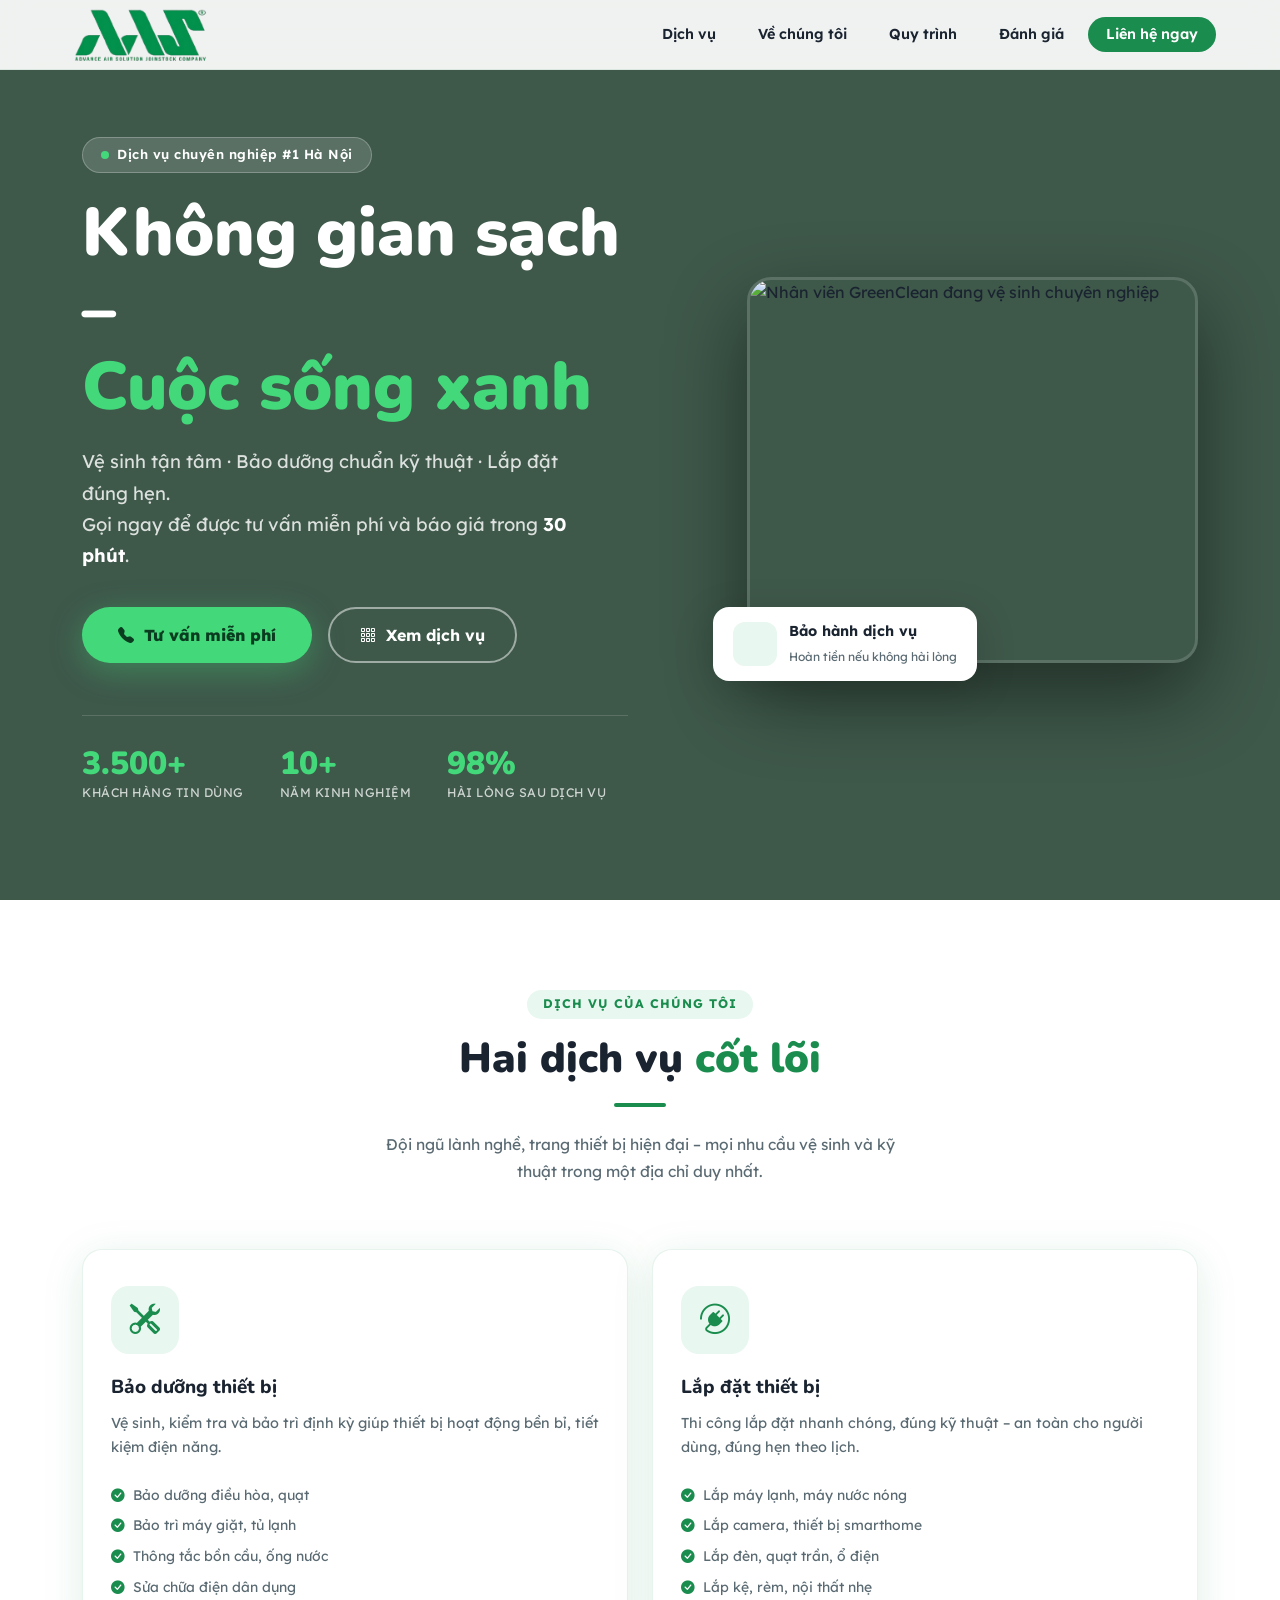
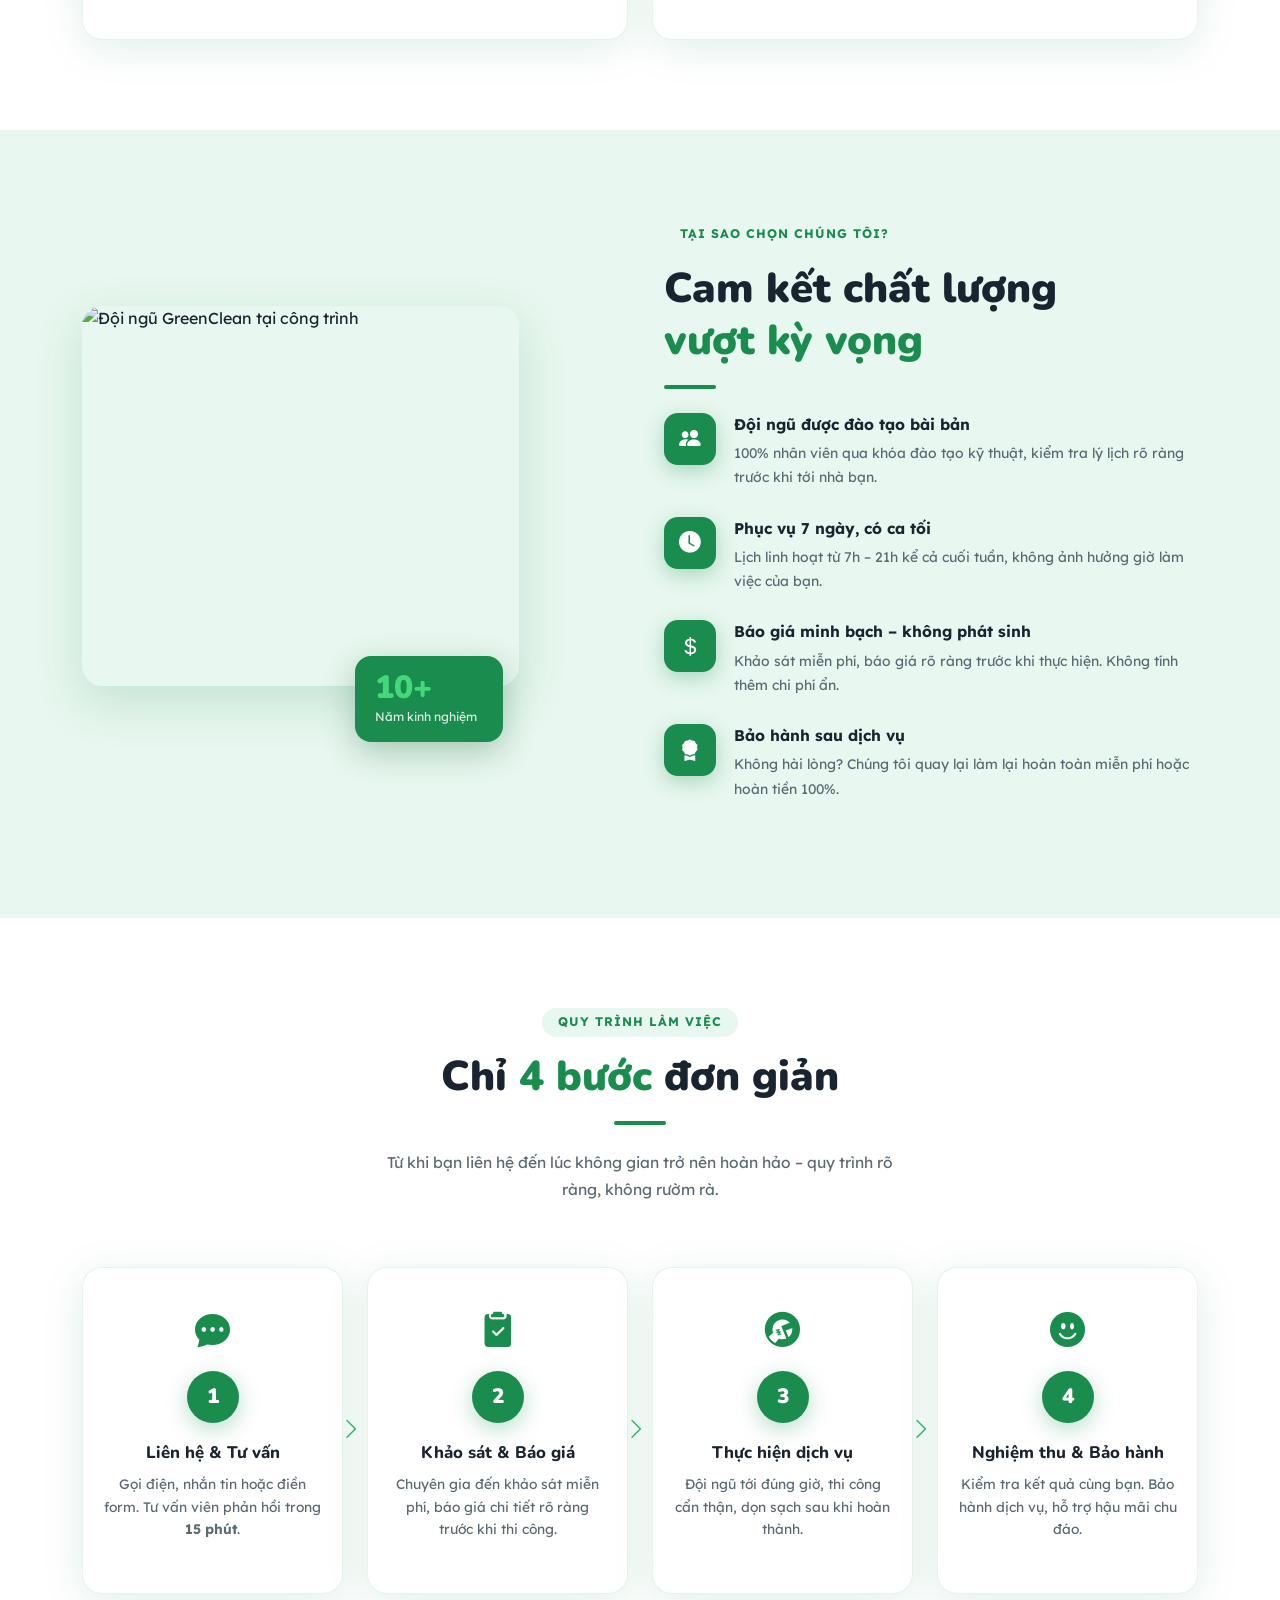
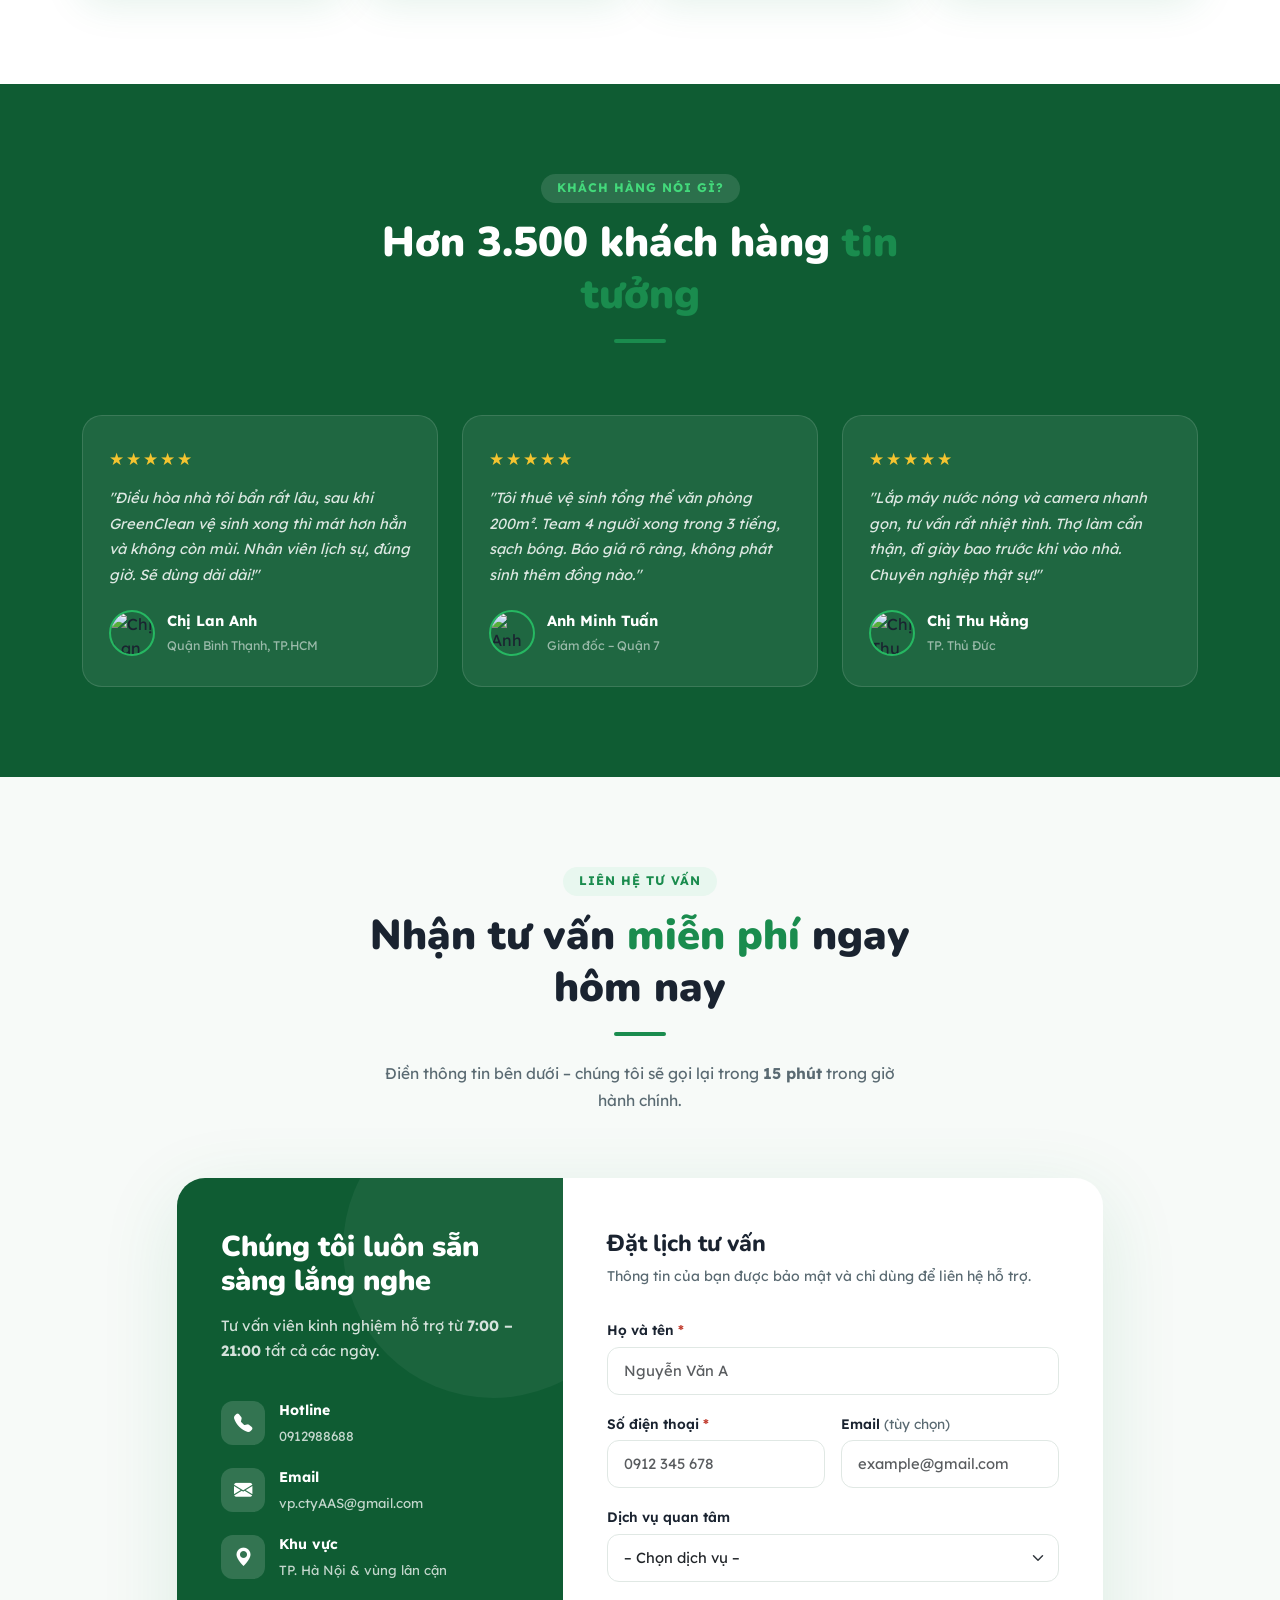
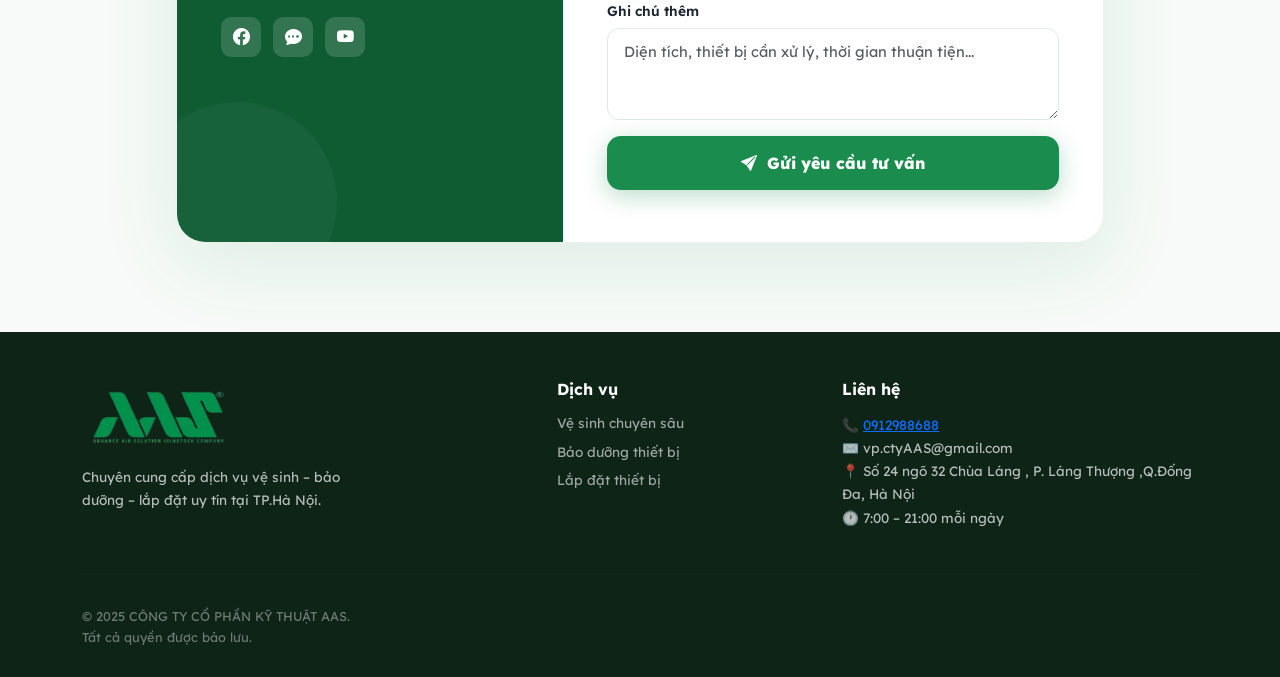
==== index.html @ e89a77ae "Merge pull request #1 from whoami-127/whoami-127-patch-1 Update main.js" ====
<!DOCTYPE html>
<html lang="vi">
<head>
  <meta charset="UTF-8" />
  <meta name="viewport" content="width=device-width, initial-scale=1.0" />

  <!-- ===== SEO META ===== -->
  <title>CÔNG TY CỔ PHẦN KỸ THUẬT AAS – Vệ Sinh, Bảo Dưỡng & Lắp Đặt Chuyên Nghiệp</title>
  <meta name="description" content="CÔNG TY CỔ PHẦN KỸ THUẬT AAS cung cấp dịch vụ vệ sinh nhà cửa, bảo dưỡng thiết bị và lắp đặt chuyên nghiệp tại TP.HCM. Đội ngũ lành nghề, giá cả minh bạch, phục vụ 7 ngày." />
  <meta name="keywords" content="vệ sinh nhà cửa, bảo dưỡng điều hòa, lắp đặt thiết bị, dịch vụ vệ sinh TPHCM, CÔNG TY CỔ PHẦN KỸ THUẬT AAS" />
  <meta name="robots" content="index, follow" />
  <meta name="author" content="CÔNG TY CỔ PHẦN KỸ THUẬT AAS" />
  <link rel="canonical" href="https://aas-vn.netlify.app/" />
  <link rel="icon" type="image/x-icon" href="/images/logo.png">

  <!-- ===== OPEN GRAPH ===== -->
  <meta property="og:type"        content="website" />
  <meta property="og:url"         content="https://aas-vn.netlify.app/" />
  <meta property="og:title"       content="CÔNG TY CỔ PHẦN KỸ THUẬT AAS – Vệ Sinh, Bảo Dưỡng & Lắp Đặt" />
  <meta property="og:description" content="Tư vấn miễn phí, báo giá nhanh trong 30 phút. Đội ngũ 10+ năm kinh nghiệm." />
  <meta property="og:image"       content="" />

  <!-- ===== TWITTER CARD ===== -->
  <meta name="twitter:card"        content="summary_large_image" />
  <meta name="twitter:title"       content="CÔNG TY CỔ PHẦN KỸ THUẬT AAS – Vệ Sinh, Bảo Dưỡng & Lắp Đặt" />
  <meta name="twitter:description" content="Tư vấn miễn phí 24/7. Đội ngũ chuyên nghiệp, kinh nghiệm 10+ năm." />
  <meta name="twitter:image"       content="https://aas-vn.netlify.app/images/logo.png" />

  <!-- ===== STRUCTURED DATA ===== -->
  <script type="application/ld+json">
  {
    "@context": "https://schema.org",
    "@type": "LocalBusiness",
    "name": "CÔNG TY CỔ PHẦN KỸ THUẬT AAS",
    "image": "https://aas-vn.netlify.app/images/logo.png",
    "description": "Dịch vụ vệ sinh, bảo dưỡng và lắp đặt chuyên nghiệp tại Hà Nội",
    "url": "https://aas-vn.netlify.app",
    "telephone": "+84-xxx-xxx-xxxx",
    "address": {
      "@type": "PostalAddress",
      "streetAddress": "số 24 ngõ 32 Chùa Láng , P. Láng Thượng ,Q.Đống Đa, Hà Nội",
      "addressLocality": "TP. Hà Nội",
      "addressCountry": "VN"
    },
    "openingHours": "Mo-Su 07:00-21:00",
    "priceRange": "$$",
    "sameAs": ["https://aas-vn.netlify.app"]
  }
  </script>

  <!-- ===== FONTS ===== -->
  <link rel="preconnect" href="https://fonts.googleapis.com" />
  <link rel="preconnect" href="https://fonts.gstatic.com" crossorigin />
  <link href="https://fonts.googleapis.com/css2?family=Nunito:wght@400;600;700;800;900&family=Lexend:wght@300;400;500;600;700&display=swap" rel="stylesheet" />

  <!-- ===== DEPENDENCIES ===== -->
  <link href="https://cdn.jsdelivr.net/npm/bootstrap@5.3.3/dist/css/bootstrap.min.css" rel="stylesheet" />
  <link href="https://cdnjs.cloudflare.com/ajax/libs/animate.css/4.1.1/animate.min.css" rel="stylesheet" />
  <link href="https://cdn.jsdelivr.net/npm/bootstrap-icons@1.11.3/font/bootstrap-icons.min.css" rel="stylesheet" />

  <!-- ===== YOUR CSS ===== -->
  <link href="/css/style.css" rel="stylesheet" />
</head>
<body>

<!-- ========================= NAVBAR ========================= -->
<nav id="navbar" role="navigation" aria-label="Main navigation">
  <a href="#" class="nav-logo" aria-label="CÔNG TY CỔ PHẦN KỸ THUẬT AAS Home">
    <img src="/images/logo.png" alt="CÔNG TY CỔ PHẦN KỸ THUẬT AAS Logo">
  </a>

  <ul class="nav-links">
    <li><a href="#services">Dịch vụ</a></li>
    <li><a href="#why-us">Về chúng tôi</a></li>
    <li><a href="#process">Quy trình</a></li>
    <li><a href="#testimonials">Đánh giá</a></li>
    <li class="nav-cta"><a href="#contact">Liên hệ ngay</a></li>
  </ul>

  <div class="hamburger" id="hamburger" role="button" tabindex="0" aria-label="Toggle menu" aria-expanded="false">
    <span></span><span></span><span></span>
  </div>
</nav>

<!-- Mobile Drawer -->
<div id="mobile-drawer" role="dialog" aria-label="Mobile menu">
  <a href="#services">Dịch vụ</a>
  <a href="#why-us">Về chúng tôi</a>
  <a href="#process">Quy trình</a>
  <a href="#testimonials">Đánh giá</a>
  <a href="#contact" class="drawer-cta">📞 Liên hệ tư vấn</a>
</div>

<!-- ========================= HERO ========================= -->
<section id="hero" aria-label="Hero section">
  <div class="hero-bg" role="img" aria-label="Background cleaning service"></div>
  <div class="container">
    <div class="row align-items-center">
      <div class="col-lg-6 hero-content">
        <div class="hero-badge wow fadeInDown" data-wow-delay=".1s">
          <span class="dot"></span> Dịch vụ chuyên nghiệp #1 Hà Nội
        </div>
        <h1 class="hero-title wow fadeInUp" data-wow-delay=".2s">
          Không gian sạch –<br><span class="hl">Cuộc sống xanh</span>
        </h1>
        <p class="hero-sub wow fadeInUp" data-wow-delay=".35s">
          Vệ sinh tận tâm · Bảo dưỡng chuẩn kỹ thuật · Lắp đặt đúng hẹn.<br>
          Gọi ngay để được tư vấn miễn phí và báo giá trong <strong style="color:#fff">30 phút</strong>.
        </p>
        <div class="d-flex flex-wrap gap-3 wow fadeInUp" data-wow-delay=".48s">
          <a href="#contact" class="btn-hero"><i class="bi bi-telephone-fill"></i> Tư vấn miễn phí</a>
          <a href="#services" class="btn-hero-outline"><i class="bi bi-grid-3x3-gap"></i> Xem dịch vụ</a>
        </div>
        <div class="hero-stats wow fadeInUp" data-wow-delay=".6s">
          <div class="stat-item"><div class="stat-num">3.500+</div><div class="stat-label">Khách hàng tin dùng</div></div>
          <div class="stat-item"><div class="stat-num">10+</div><div class="stat-label">Năm kinh nghiệm</div></div>
          <div class="stat-item"><div class="stat-num">98%</div><div class="stat-label">Hài lòng sau dịch vụ</div></div>
        </div>
      </div>
      <div class="col-lg-5 offset-lg-1 hero-img-wrap wow fadeInRight" data-wow-delay=".3s" aria-hidden="true">
        <div class="hero-img-card">
          <img src="https://images.unsplash.com/photo-1628177142898-93e36e4e3a50?w=800&q=80" alt="Nhân viên GreenClean đang vệ sinh chuyên nghiệp" loading="lazy" />
        </div>
        <div class="hero-float-badge">
          <div class="icon-wrap"><i class="bi bi-shield-check-fill"></i></div>
          <div><strong>Bảo hành dịch vụ</strong><span>Hoàn tiền nếu không hài lòng</span></div>
        </div>
      </div>
    </div>
  </div>
</section>

<!-- ========================= SERVICES ========================= -->
<section id="services" aria-labelledby="services-heading">
  <div class="container">
    <div class="row justify-content-center text-center mb-5">
      <div class="col-lg-6 wow fadeInUp">
        <span class="section-tag">Dịch vụ của chúng tôi</span>
        <h2 class="section-title" id="services-heading">Hai dịch vụ <span class="hl">cốt lõi</span></h2>
        <div class="divider mx-auto"></div>
        <p class="section-sub mx-auto">Đội ngũ lành nghề, trang thiết bị hiện đại – mọi nhu cầu vệ sinh và kỹ thuật trong một địa chỉ duy nhất.</p>
      </div>
    </div>
    <div class="row g-4">
      <div class="col-lg-6 col-12 wow fadeInUp" data-wow-delay=".25s">
        <article class="service-card h-100">
          <div class="svc-icon"><i class="bi bi-tools"></i></div>
          <h3 class="svc-title">Bảo dưỡng thiết bị</h3>
          <p class="svc-desc">Vệ sinh, kiểm tra và bảo trì định kỳ giúp thiết bị hoạt động bền bỉ, tiết kiệm điện năng.</p>
          <ul class="svc-list">
            <li><i class="bi bi-check-circle-fill"></i> Bảo dưỡng điều hòa, quạt</li>
            <li><i class="bi bi-check-circle-fill"></i> Bảo trì máy giặt, tủ lạnh</li>
            <li><i class="bi bi-check-circle-fill"></i> Thông tắc bồn cầu, ống nước</li>
            <li><i class="bi bi-check-circle-fill"></i> Sửa chữa điện dân dụng</li>
          </ul>
        </article>
      </div>
      <div class="col-lg-6 col-12wow fadeInUp" data-wow-delay=".4s">
        <article class="service-card h-100">
          <div class="svc-icon"><i class="bi bi-plugin"></i></div>
          <h3 class="svc-title">Lắp đặt thiết bị</h3>
          <p class="svc-desc">Thi công lắp đặt nhanh chóng, đúng kỹ thuật – an toàn cho người dùng, đúng hẹn theo lịch.</p>
          <ul class="svc-list">
            <li><i class="bi bi-check-circle-fill"></i> Lắp máy lạnh, máy nước nóng</li>
            <li><i class="bi bi-check-circle-fill"></i> Lắp camera, thiết bị smarthome</li>
            <li><i class="bi bi-check-circle-fill"></i> Lắp đèn, quạt trần, ổ điện</li>
            <li><i class="bi bi-check-circle-fill"></i> Lắp kệ, rèm, nội thất nhẹ</li>
          </ul>
        </article>
      </div>
    </div>
  </div>
</section>

<!-- ========================= WHY US ========================= -->
<section id="why-us" aria-labelledby="why-heading">
  <div class="container">
    <div class="row align-items-center g-5">
      <div class="col-lg-5 wow fadeInLeft">
        <div class="why-img-col position-relative">
          <div class="why-img-main">
            <img src="https://images.unsplash.com/photo-1600880292203-757bb62b4baf?w=800&q=80" alt="Đội ngũ GreenClean tại công trình" loading="lazy" />
          </div>
          <div class="why-float-card">
            <div><div class="num">10+</div><div class="lbl">Năm kinh nghiệm</div></div>
          </div>
        </div>
      </div>
      <div class="col-lg-6 offset-lg-1 wow fadeInRight">
        <span class="section-tag">Tại sao chọn chúng tôi?</span>
        <h2 class="section-title" id="why-heading">Cam kết chất lượng<br><span class="hl">vượt kỳ vọng</span></h2>
        <div class="divider"></div>
        <div class="feature-item">
          <div class="feat-icon"><i class="bi bi-people-fill"></i></div>
          <div class="feat-text">
            <strong>Đội ngũ được đào tạo bài bản</strong>
            <span>100% nhân viên qua khóa đào tạo kỹ thuật, kiểm tra lý lịch rõ ràng trước khi tới nhà bạn.</span>
          </div>
        </div>
        <div class="feature-item">
          <div class="feat-icon"><i class="bi bi-clock-fill"></i></div>
          <div class="feat-text">
            <strong>Phục vụ 7 ngày, có ca tối</strong>
            <span>Lịch linh hoạt từ 7h – 21h kể cả cuối tuần, không ảnh hưởng giờ làm việc của bạn.</span>
          </div>
        </div>
        <div class="feature-item">
          <div class="feat-icon"><i class="bi bi-currency-dollar"></i></div>
          <div class="feat-text">
            <strong>Báo giá minh bạch – không phát sinh</strong>
            <span>Khảo sát miễn phí, báo giá rõ ràng trước khi thực hiện. Không tính thêm chi phí ẩn.</span>
          </div>
        </div>
        <div class="feature-item">
          <div class="feat-icon"><i class="bi bi-award-fill"></i></div>
          <div class="feat-text">
            <strong>Bảo hành sau dịch vụ</strong>
            <span>Không hài lòng? Chúng tôi quay lại làm lại hoàn toàn miễn phí hoặc hoàn tiền 100%.</span>
          </div>
        </div>
      </div>
    </div>
  </div>
</section>

<!-- ========================= PROCESS ========================= -->
<section id="process" aria-labelledby="process-heading">
  <div class="container">
    <div class="row justify-content-center text-center mb-5">
      <div class="col-lg-6 wow fadeInUp">
        <span class="section-tag">Quy trình làm việc</span>
        <h2 class="section-title" id="process-heading">Chỉ <span class="hl">4 bước</span> đơn giản</h2>
        <div class="divider mx-auto"></div>
        <p class="section-sub mx-auto">Từ khi bạn liên hệ đến lúc không gian trở nên hoàn hảo – quy trình rõ ràng, không rườm rà.</p>
      </div>
    </div>
    <div class="row g-4">
      <div class="col-lg-3 col-sm-6 wow fadeInUp" data-wow-delay=".05s">
        <div class="process-step position-relative">
          <div class="step-icon"><i class="bi bi-chat-dots-fill"></i></div>
          <div class="step-num">1</div>
          <h3 class="step-title">Liên hệ &amp; Tư vấn</h3>
          <p class="step-desc">Gọi điện, nhắn tin hoặc điền form. Tư vấn viên phản hồi trong <strong>15 phút</strong>.</p>
          <span class="step-arrow d-none d-lg-block"><i class="bi bi-chevron-right"></i></span>
        </div>
      </div>
      <div class="col-lg-3 col-sm-6 wow fadeInUp" data-wow-delay=".15s">
        <div class="process-step position-relative">
          <div class="step-icon"><i class="bi bi-clipboard2-check-fill"></i></div>
          <div class="step-num">2</div>
          <h3 class="step-title">Khảo sát &amp; Báo giá</h3>
          <p class="step-desc">Chuyên gia đến khảo sát miễn phí, báo giá chi tiết rõ ràng trước khi thi công.</p>
          <span class="step-arrow d-none d-lg-block"><i class="bi bi-chevron-right"></i></span>
        </div>
      </div>
      <div class="col-lg-3 col-sm-6 wow fadeInUp" data-wow-delay=".25s">
        <div class="process-step position-relative">
          <div class="step-icon"><i class="bi bi-wrench-adjustable-circle-fill"></i></div>
          <div class="step-num">3</div>
          <h3 class="step-title">Thực hiện dịch vụ</h3>
          <p class="step-desc">Đội ngũ tới đúng giờ, thi công cẩn thận, dọn sạch sau khi hoàn thành.</p>
          <span class="step-arrow d-none d-lg-block"><i class="bi bi-chevron-right"></i></span>
        </div>
      </div>
      <div class="col-lg-3 col-sm-6 wow fadeInUp" data-wow-delay=".35s">
        <div class="process-step">
          <div class="step-icon"><i class="bi bi-emoji-smile-fill"></i></div>
          <div class="step-num">4</div>
          <h3 class="step-title">Nghiệm thu &amp; Bảo hành</h3>
          <p class="step-desc">Kiểm tra kết quả cùng bạn. Bảo hành dịch vụ, hỗ trợ hậu mãi chu đáo.</p>
        </div>
      </div>
    </div>
  </div>
</section>

<!-- ========================= TESTIMONIALS ========================= -->
<section id="testimonials" aria-labelledby="review-heading">
  <div class="container">
    <div class="row justify-content-center text-center mb-5">
      <div class="col-lg-6 wow fadeInUp">
        <span class="section-tag">Khách hàng nói gì?</span>
        <h2 class="section-title" id="review-heading">Hơn 3.500 khách hàng <span class="hl">tin tưởng</span></h2>
        <div class="divider mx-auto"></div>
      </div>
    </div>
    <div class="row g-4">
      <div class="col-lg-4 col-md-6 wow fadeInUp" data-wow-delay=".05s">
        <article class="review-card">
          <div class="stars">★★★★★</div>
          <p class="review-text">"Điều hòa nhà tôi bẩn rất lâu, sau khi GreenClean vệ sinh xong thì mát hơn hẳn và không còn mùi. Nhân viên lịch sự, đúng giờ. Sẽ dùng dài dài!"</p>
          <div class="reviewer">
            <img src="https://i.pravatar.cc/80?img=47" alt="Chị Lan Anh" loading="lazy" />
            <div><strong>Chị Lan Anh</strong><span>Quận Bình Thạnh, TP.HCM</span></div>
          </div>
        </article>
      </div>
      <div class="col-lg-4 col-md-6 wow fadeInUp" data-wow-delay=".18s">
        <article class="review-card">
          <div class="stars">★★★★★</div>
          <p class="review-text">"Tôi thuê vệ sinh tổng thể văn phòng 200m². Team 4 người xong trong 3 tiếng, sạch bóng. Báo giá rõ ràng, không phát sinh thêm đồng nào."</p>
          <div class="reviewer">
            <img src="https://i.pravatar.cc/80?img=12" alt="Anh Minh Tuấn" loading="lazy" />
            <div><strong>Anh Minh Tuấn</strong><span>Giám đốc – Quận 7</span></div>
          </div>
        </article>
      </div>
      <div class="col-lg-4 col-md-6 wow fadeInUp" data-wow-delay=".3s">
        <article class="review-card">
          <div class="stars">★★★★★</div>
          <p class="review-text">"Lắp máy nước nóng và camera nhanh gọn, tư vấn rất nhiệt tình. Thợ làm cẩn thận, đi giày bao trước khi vào nhà. Chuyên nghiệp thật sự!"</p>
          <div class="reviewer">
            <img src="https://i.pravatar.cc/80?img=32" alt="Chị Thu Hằng" loading="lazy" />
            <div><strong>Chị Thu Hằng</strong><span>TP. Thủ Đức</span></div>
          </div>
        </article>
      </div>
    </div>
  </div>
</section>

<!-- ========================= CONTACT ========================= -->
<section id="contact" aria-labelledby="contact-heading">
  <div class="container">
    <div class="row justify-content-center text-center mb-5">
      <div class="col-lg-6 wow fadeInUp">
        <span class="section-tag">Liên hệ tư vấn</span>
        <h2 class="section-title" id="contact-heading">Nhận tư vấn <span class="hl">miễn phí</span> ngay hôm nay</h2>
        <div class="divider mx-auto"></div>
        <p class="section-sub mx-auto">Điền thông tin bên dưới – chúng tôi sẽ gọi lại trong <strong>15 phút</strong> trong giờ hành chính.</p>
      </div>
    </div>
    <div class="row justify-content-center wow fadeInUp" data-wow-delay=".1s">
      <div class="col-xl-10">
        <div class="contact-wrap">
          <div class="row g-0">
            <div class="col-lg-5">
              <div class="contact-left h-100">
                <div class="contact-left-content">
                  <h3>Chúng tôi luôn sẵn sàng lắng nghe</h3>
                  <p>Tư vấn viên kinh nghiệm hỗ trợ từ <strong>7:00 – 21:00</strong> tất cả các ngày.</p>
                  <div class="contact-info-item">
                    <div class="ci-icon"><i class="bi bi-telephone-fill"></i></div>
                    <div class="ci-text"><strong>Hotline</strong><span>0912988688</span></div>
                  </div>
                  <div class="contact-info-item">
                    <div class="ci-icon"><i class="bi bi-envelope-fill"></i></div>
                    <div class="ci-text"><strong>Email</strong><span>vp.ctyAAS@gmail.com</span></div>
                  </div>
                  <div class="contact-info-item">
                    <div class="ci-icon"><i class="bi bi-geo-alt-fill"></i></div>
                    <div class="ci-text"><strong>Khu vực</strong><span>TP. Hà Nội &amp; vùng lân cận</span></div>
                  </div>
                  <div class="contact-social">
                    <a href="#" class="soc-btn" aria-label="Facebook"><i class="bi bi-facebook"></i></a>
                    <a href="#" class="soc-btn" aria-label="Zalo"><i class="bi bi-chat-dots-fill"></i></a>
                    <a href="#" class="soc-btn" aria-label="YouTube"><i class="bi bi-youtube"></i></a>
                  </div>
                </div>
              </div>
            </div>
            <div class="col-lg-7">
              <div class="contact-right">
                <h4>Đặt lịch tư vấn</h4>
                <p>Thông tin của bạn được bảo mật và chỉ dùng để liên hệ hỗ trợ.</p>
                <form id="contactForm" novalidate autocomplete="off">
                  <!-- HONEYPOT – ẩn khỏi người dùng, bẫy bot -->
                  <div class="hp-field" aria-hidden="true">
                    <input type="text" name="website" tabindex="-1" autocomplete="off" />
                  </div>
                  <div class="row g-3">
                    <div class="col-12">
                      <label for="f-name" class="form-label">Họ và tên <span style="color:#c0392b">*</span></label>
                      <input type="text" id="f-name" name="name" class="form-control" placeholder="Nguyễn Văn A" required minlength="2" maxlength="80" />
                    </div>
                    <div class="col-sm-6">
                      <label for="f-phone" class="form-label">Số điện thoại <span style="color:#c0392b">*</span></label>
                      <input type="tel" id="f-phone" name="phone" class="form-control" placeholder="0912 345 678" required maxlength="15" />
                    </div>
                    <div class="col-sm-6">
                      <label for="f-email" class="form-label">Email <span style="color:var(--text-muted);font-weight:400">(tùy chọn)</span></label>
                      <input type="email" id="f-email" name="email" class="form-control" placeholder="example@gmail.com" maxlength="100" />
                    </div>
                    <div class="col-12">
                      <label for="f-service" class="form-label">Dịch vụ quan tâm</label>
                      <select id="f-service" name="service" class="form-select">
                        <option value="">– Chọn dịch vụ –</option>
                        <option>Vệ sinh (nhà ở / văn phòng)</option>
                        <option>Bảo dưỡng thiết bị</option>
                        <option>Lắp đặt thiết bị</option>
                        <option>Combo nhiều dịch vụ</option>
                        <option>Khác</option>
                      </select>
                    </div>
                    <div class="col-12">
                      <label for="f-note" class="form-label">Ghi chú thêm</label>
                      <textarea id="f-note" name="note" class="form-control" rows="3" placeholder="Diện tích, thiết bị cần xử lý, thời gian thuận tiện..." maxlength="500"></textarea>
                    </div>
                    <div class="col-12">
                      <button type="submit" class="btn-submit" id="submitBtn">
                        <i class="bi bi-send-fill"></i>
                        <span id="submitText">Gửi yêu cầu tư vấn</span>
                      </button>
                    </div>
                  </div>
                </form>
                <div id="form-success" role="alert">
                  <i class="bi bi-check-circle-fill" style="font-size:1.4rem;flex-shrink:0"></i>
                  <div><strong>Gửi thành công!</strong> Tư vấn viên sẽ liên hệ trong vòng <strong>15 phút</strong>. Cảm ơn bạn!</div>
                </div>
                <div id="form-error" role="alert">
                  <i class="bi bi-exclamation-triangle-fill" style="font-size:1.4rem;flex-shrink:0"></i>
                  <div id="form-error-msg">Có lỗi xảy ra. Vui lòng thử lại hoặc gọi hotline trực tiếp.</div>
                </div>
              </div>
            </div>
          </div>
        </div>
      </div>
    </div>
  </div>
</section>

<!-- ========================= FOOTER ========================= -->
<footer aria-label="Footer">
  <div class="container">
    <div class="row g-4">
      <div class="col-md-5">
        <a href="#" class="footer-logo">
          <img src="/images/logo.png" alt="CÔNG TY CỔ PHẦN KỸ THUẬT AAS Logo">
        </a>
        <p>Chuyên cung cấp dịch vụ vệ sinh – bảo dưỡng – lắp đặt uy tín tại TP.Hà Nội.</p>
      </div>
      <div class="col-md-3 col-12">
        <h6 style="color:#fff;font-weight:700;margin-bottom:14px">Dịch vụ</h6>
        <ul style="list-style:none;padding:0;font-size:.85rem">
          <li style="margin-bottom:8px"><a href="#services" style="color:rgba(255,255,255,.6);text-decoration:none">Vệ sinh chuyên sâu</a></li>
          <li style="margin-bottom:8px"><a href="#services" style="color:rgba(255,255,255,.6);text-decoration:none">Bảo dưỡng thiết bị</a></li>
          <li><a href="#services" style="color:rgba(255,255,255,.6);text-decoration:none">Lắp đặt thiết bị</a></li>
        </ul>
      </div>
      <div class="col-md-4 col-12">
        <h6 style="color:#fff;font-weight:700;margin-bottom:14px">Liên hệ</h6>
        <p style="font-size:.85rem;max-width:none">📞 <a href="tel:0912988688">0912988688</a><br>✉️ vp.ctyAAS@gmail.com<br>📍 Số 24 ngõ 32 Chùa Láng , P. Láng Thượng ,Q.Đống Đa, Hà Nội<br>🕐 7:00 – 21:00 mỗi ngày</p>
      </div>
    </div>
    <hr />
    <div class="d-flex flex-wrap justify-content-between align-items-center gap-2">
      <p class="footer-copy mb-0">© 2025 CÔNG TY CỔ PHẦN KỸ THUẬT AAS. <br>Tất cả quyền được bảo lưu.</p>
    </div>
  </div>
</footer>

<button id="scrollTop" aria-label="Cuộn lên đầu trang"><i class="bi bi-arrow-up"></i></button>

<!-- ===== SCRIPTS ===== -->
<script src="https://cdn.jsdelivr.net/npm/bootstrap@5.3.3/dist/js/bootstrap.bundle.min.js"></script>
<script src="https://cdnjs.cloudflare.com/ajax/libs/wow/1.1.2/wow.min.js"></script>
<script src="/js/main.js"></script>

</body>
</html>
---- css/style.css ----
/* =====================================================
   GreenClean Vietnam – Main Stylesheet
   ===================================================== */

:root {
  --green-main:  #1a8c4e;
  --green-dark:  #0f5c33;
  --green-light: #e8f7ef;
  --green-mid:   #26b862;
  --green-glow:  #43d97b;
  --accent:      #f4c430;
  --text-dark:   #1a2330;
  --text-muted:  #5a6a72;
  --white:       #ffffff;
  --card-shadow: 0 8px 40px rgba(26,140,78,.13);
}

*, *::before, *::after { box-sizing: border-box; }
html { scroll-behavior: smooth; }

body {
  font-family: 'Lexend', sans-serif;
  color: var(--text-dark);
  background: #f7faf8;
  overflow-x: hidden;
}

/* ===================== NAVBAR ===================== */
#navbar {
  position: fixed;
  top: 0; left: 0; right: 0;
  z-index: 1000;
  padding: 0 5vw;
  display: flex;
  align-items: center;
  justify-content: space-between;
  height: 70px;
  background: rgba(255,255,255,.92);
  backdrop-filter: blur(14px);
  border-bottom: 1px solid rgba(26,140,78,.1);
  transition: box-shadow .3s;
}
#navbar.scrolled { box-shadow: 0 4px 24px rgba(26,140,78,.12); }

.nav-logo {
  font-family: 'Nunito', sans-serif;
  font-weight: 900;
  font-size: 1.45rem;
  color: var(--green-main);
  text-decoration: none;
  letter-spacing: -0.5px;
  width: 150px;
}

.nav-logo img {
  width: 100%;
  height: 100%;
}

.nav-logo span { color: var(--accent); }

.nav-links {
  display: flex;
  align-items: center;
  gap: 6px;
  list-style: none;
  margin: 0; padding: 0;
}
.nav-links a {
  display: block;
  padding: 7px 18px;
  border-radius: 50px;
  font-size: .9rem;
  font-weight: 600;
  color: var(--text-dark);
  text-decoration: none;
  transition: background .2s, color .2s;
}
.nav-links a:hover { background: var(--green-light); color: var(--green-main); }
.nav-links .nav-cta a { background: var(--green-main); color: #fff; }
.nav-links .nav-cta a:hover { background: var(--green-dark); color: #fff; }

/* Hamburger */
.hamburger {
  display: none;
  flex-direction: column;
  gap: 5px;
  cursor: pointer;
  padding: 6px;
  border-radius: 8px;
  transition: background .2s;
}
.hamburger:hover { background: var(--green-light); }
.hamburger span {
  display: block;
  width: 24px; height: 2.5px;
  background: var(--green-main);
  border-radius: 4px;
  transition: transform .35s, opacity .35s;
}
.hamburger.open span:nth-child(1) { transform: translateY(7.5px) rotate(45deg); }
.hamburger.open span:nth-child(2) { opacity: 0; }
.hamburger.open span:nth-child(3) { transform: translateY(-7.5px) rotate(-45deg); }

/* Mobile Drawer */
#mobile-drawer {
  display: none;
  position: fixed;
  top: 70px; left: 0; right: 0;
  background: #fff;
  border-bottom: 2px solid var(--green-main);
  padding: 16px 5vw 24px;
  z-index: 999;
  box-shadow: 0 12px 40px rgba(0,0,0,.12);
  transform: translateY(-10px);
  opacity: 0;
  transition: transform .3s ease, opacity .3s ease;
}
#mobile-drawer.open { display: block; transform: translateY(0); opacity: 1; }
#mobile-drawer a {
  display: block;
  padding: 13px 0;
  font-weight: 600;
  font-size: 1rem;
  color: var(--text-dark);
  text-decoration: none;
  border-bottom: 1px solid var(--green-light);
}
#mobile-drawer a:last-child { border: none; }
#mobile-drawer a:hover { color: var(--green-main); }
#mobile-drawer .drawer-cta {
  display: inline-block;
  margin-top: 14px;
  background: var(--green-main);
  color: #fff !important;
  padding: 12px 28px;
  border-radius: 50px;
  border: none;
}

@media (max-width: 768px) {
  .nav-links { display: none; }
  .hamburger { display: flex; }
}

/* ===================== HERO ===================== */
#hero {
  position: relative;
  min-height: 100vh;
  display: flex;
  align-items: center;
  overflow: hidden;
  padding: 120px 0 80px;
}
.hero-bg {
  position: absolute;
  inset: 0;
  background: url('https://images.unsplash.com/photo-1581578731548-c64695cc6952?w=1600&q=80') center/cover no-repeat;
  filter: brightness(.35) saturate(1.3);
  z-index: 0;
}
.hero-bg::after {
  content: '';
  position: absolute;
  inset: 0;
  background: rgba(15,92,51,.75);
}
.hero-content { position: relative; z-index: 1; }
.hero-badge {
  display: inline-flex;
  align-items: center;
  gap: 8px;
  background: rgba(255,255,255,.15);
  backdrop-filter: blur(8px);
  border: 1px solid rgba(255,255,255,.25);
  border-radius: 50px;
  padding: 7px 18px;
  font-size: .82rem;
  font-weight: 600;
  color: #fff;
  letter-spacing: .5px;
  margin-bottom: 22px;
}
.hero-badge .dot {
  width: 8px; height: 8px;
  border-radius: 50%;
  background: var(--green-glow);
  animation: pulse-dot 1.6s infinite;
}
@keyframes pulse-dot {
  0%,100% { box-shadow: 0 0 0 0 rgba(67,217,123,.6); }
  50%      { box-shadow: 0 0 0 7px rgba(67,217,123,0); }
}
.hero-title {
  font-family: 'Nunito', sans-serif;
  font-size: clamp(2.4rem, 5.5vw, 4.2rem);
  font-weight: 900;
  color: #fff;
  line-height: 1.15;
  margin-bottom: 20px;
}
.hero-title .hl { color: var(--green-glow); }
.hero-sub {
  font-size: clamp(.95rem, 2vw, 1.15rem);
  color: rgba(255,255,255,.82);
  max-width: 520px;
  margin-bottom: 36px;
  line-height: 1.7;
}
.btn-hero {
  display: inline-flex;
  align-items: center;
  gap: 10px;
  padding: 15px 36px;
  background: var(--green-glow);
  color: #0a3d20;
  font-weight: 800;
  font-size: 1rem;
  border-radius: 50px;
  text-decoration: none;
  border: none;
  cursor: pointer;
  transition: transform .2s, box-shadow .2s;
  box-shadow: 0 8px 32px rgba(67,217,123,.35);
}
.btn-hero:hover { transform: translateY(-3px); box-shadow: 0 14px 40px rgba(67,217,123,.5); color: #0a3d20; }
.btn-hero-outline {
  display: inline-flex;
  align-items: center;
  gap: 10px;
  padding: 14px 30px;
  background: transparent;
  color: #fff;
  font-weight: 700;
  font-size: 1rem;
  border-radius: 50px;
  text-decoration: none;
  border: 2px solid rgba(255,255,255,.5);
  cursor: pointer;
  transition: border-color .2s, background .2s;
}
.btn-hero-outline:hover { border-color: #fff; background: rgba(255,255,255,.08); color: #fff; }

.hero-stats {
  display: flex;
  gap: 36px;
  flex-wrap: wrap;
  margin-top: 52px;
  padding-top: 32px;
  border-top: 1px solid rgba(255,255,255,.15);
}
.stat-item { color: #fff; }
.stat-num {
  font-family: 'Nunito', sans-serif;
  font-size: 2rem;
  font-weight: 900;
  color: var(--green-glow);
  line-height: 1;
}
.stat-label { font-size: .78rem; opacity: .75; margin-top: 4px; text-transform: uppercase; letter-spacing: .5px; }

.hero-img-wrap { position: relative; z-index: 1; }
.hero-img-card {
  border-radius: 24px;
  overflow: hidden;
  box-shadow: 0 32px 80px rgba(0,0,0,.45);
  border: 3px solid rgba(255,255,255,.15);
}
.hero-img-card img { width: 100%; display: block; height: 380px; object-fit: cover; }
.hero-float-badge {
  position: absolute;
  bottom: -18px; left: -22px;
  background: #fff;
  border-radius: 16px;
  padding: 14px 20px;
  box-shadow: 0 10px 40px rgba(0,0,0,.15);
  display: flex;
  align-items: center;
  gap: 12px;
}
.hero-float-badge .icon-wrap {
  width: 44px; height: 44px;
  border-radius: 12px;
  background: var(--green-light);
  display: flex; align-items: center; justify-content: center;
  color: var(--green-main);
  font-size: 1.3rem;
}
.hero-float-badge strong { display: block; font-size: .9rem; color: var(--text-dark); }
.hero-float-badge span  { font-size: .75rem; color: var(--text-muted); }

/* ===================== SECTION COMMONS ===================== */
section { padding: 90px 0; }
.section-tag {
  display: inline-block;
  background: var(--green-light);
  color: var(--green-main);
  font-weight: 700;
  font-size: .78rem;
  letter-spacing: 1px;
  text-transform: uppercase;
  padding: 5px 16px;
  border-radius: 50px;
  margin-bottom: 14px;
}
.section-title {
  font-family: 'Nunito', sans-serif;
  font-size: clamp(1.7rem, 3.5vw, 2.6rem);
  font-weight: 900;
  color: var(--text-dark);
  line-height: 1.25;
  margin-bottom: 14px;
}
.section-title .hl { color: var(--green-main); }
.section-sub {
  color: var(--text-muted);
  font-size: .97rem;
  line-height: 1.75;
  max-width: 560px;
}
.divider {
  width: 52px; height: 4px;
  background: var(--green-main);
  border-radius: 4px;
  margin: 18px 0 24px;
}

/* ===================== SERVICES ===================== */
#services { background: #fff; }
.service-card {
  background: #fff;
  border-radius: 20px;
  padding: 36px 28px;
  border: 1.5px solid rgba(26,140,78,.1);
  box-shadow: var(--card-shadow);
  height: 100%;
  transition: transform .3s, box-shadow .3s, border-color .3s;
  position: relative;
  overflow: hidden;
}
.service-card::before {
  content: '';
  position: absolute;
  top: 0; left: 0; right: 0;
  height: 4px;
  background: var(--green-main);
  transform: scaleX(0);
  transform-origin: left;
  transition: transform .35s;
}
.service-card:hover { transform: translateY(-8px); box-shadow: 0 20px 60px rgba(26,140,78,.18); border-color: var(--green-mid); }
.service-card:hover::before { transform: scaleX(1); }
.svc-icon {
  width: 68px; height: 68px;
  border-radius: 18px;
  display: flex; align-items: center; justify-content: center;
  font-size: 1.9rem;
  margin-bottom: 22px;
  background: var(--green-light);
  color: var(--green-main);
  transition: background .3s, color .3s;
}
.service-card:hover .svc-icon { background: var(--green-main); color: #fff; }
.svc-title { font-family: 'Nunito', sans-serif; font-weight: 800; font-size: 1.18rem; margin-bottom: 12px; color: var(--text-dark); }
.svc-desc  { color: var(--text-muted); font-size: .9rem; line-height: 1.7; margin-bottom: 20px; }
.svc-list  { list-style: none; padding: 0; margin: 0; }
.svc-list li { display: flex; align-items: center; gap: 8px; font-size: .87rem; color: var(--text-muted); padding: 5px 0; }
.svc-list li i { color: var(--green-main); font-size: .85rem; flex-shrink: 0; }

/* ===================== WHY US ===================== */
#why-us { background: var(--green-light); overflow: hidden; }

/* Thêm padding-bottom để chừa chỗ cho float card */
.why-img-col { padding-bottom: 56px; }

.why-img-main { border-radius: 20px; overflow: hidden; box-shadow: 0 16px 48px rgba(26,140,78,.18); }
.why-img-main img { width: 100%; height: 380px; object-fit: cover; display: block; }

/* Float card nằm trong phạm vi col – không tràn ra ngoài viewport */
.why-float-card {
  position: absolute;
  bottom: 0; right: 16px;
  background: var(--green-main);
  color: #fff;
  border-radius: 16px;
  padding: 16px 20px;
  box-shadow: 0 10px 32px rgba(15,92,51,.3);
  min-width: 148px;
}
.why-float-card .num { font-family: 'Nunito', sans-serif; font-size: 2rem; font-weight: 900; line-height: 1; color: var(--green-glow); }
.why-float-card .lbl { font-size: .76rem; opacity: .85; margin-top: 4px; }
.feature-item { display: flex; gap: 18px; margin-bottom: 28px; align-items: flex-start; }
.feat-icon {
  flex-shrink: 0;
  width: 52px; height: 52px;
  border-radius: 14px;
  background: var(--green-main);
  color: #fff;
  display: flex; align-items: center; justify-content: center;
  font-size: 1.35rem;
  box-shadow: 0 6px 20px rgba(26,140,78,.3);
}
.feat-text strong { display: block; font-weight: 700; font-size: .97rem; color: var(--text-dark); margin-bottom: 4px; }
.feat-text span   { font-size: .87rem; color: var(--text-muted); line-height: 1.6; }

/* ===================== PROCESS ===================== */
#process { background: #fff; }
.process-step {
  text-align: center;
  padding: 36px 20px;
  border-radius: 20px;
  background: #fff;
  border: 1.5px solid rgba(26,140,78,.1);
  box-shadow: var(--card-shadow);
  position: relative;
  transition: transform .3s;
}
.process-step:hover { transform: translateY(-6px); }
.step-num {
  display: inline-flex;
  align-items: center; justify-content: center;
  width: 52px; height: 52px;
  border-radius: 50%;
  background: var(--green-main);
  color: #fff;
  font-family: 'Nunito', sans-serif;
  font-weight: 900;
  font-size: 1.3rem;
  margin-bottom: 20px;
  box-shadow: 0 6px 22px rgba(26,140,78,.3);
}
.step-icon  { font-size: 2.2rem; color: var(--green-main); margin-bottom: 14px; }
.step-title { font-family: 'Nunito', sans-serif; font-weight: 800; font-size: 1.05rem; color: var(--text-dark); margin-bottom: 10px; }
.step-desc  { font-size: .86rem; color: var(--text-muted); line-height: 1.65; }
.step-arrow { position: absolute; top: 50%; right: -20px; transform: translateY(-50%); color: var(--green-mid); font-size: 1.4rem; z-index: 2; }

/* ===================== TESTIMONIALS ===================== */
#testimonials { background: var(--green-dark); }
#testimonials .section-title { color: #fff; }
#testimonials .section-sub   { color: rgba(255,255,255,.65); }
#testimonials .section-tag   { background: rgba(255,255,255,.12); color: var(--green-glow); }
.review-card {
  background: rgba(255,255,255,.07);
  border: 1px solid rgba(255,255,255,.12);
  border-radius: 20px;
  padding: 30px 26px;
  height: 100%;
  transition: background .3s, transform .3s;
}
.review-card:hover { background: rgba(255,255,255,.12); transform: translateY(-5px); }
.stars       { color: var(--accent); font-size: 1.05rem; margin-bottom: 14px; letter-spacing: 2px; }
.review-text { color: rgba(255,255,255,.85); font-size: .92rem; line-height: 1.75; margin-bottom: 22px; font-style: italic; }
.reviewer    { display: flex; align-items: center; gap: 12px; }
.reviewer img { width: 46px; height: 46px; border-radius: 50%; object-fit: cover; border: 2px solid var(--green-mid); }
.reviewer strong { display: block; color: #fff; font-size: .92rem; }
.reviewer span   { font-size: .78rem; color: rgba(255,255,255,.55); }

/* ===================== CONTACT ===================== */
#contact { background: #f7faf8; }
.contact-wrap { background: #fff; border-radius: 28px; box-shadow: 0 20px 80px rgba(26,140,78,.12); overflow: hidden; }
.contact-left {
  background: var(--green-dark);
  padding: 52px 44px;
  color: #fff;
  position: relative;
  overflow: hidden;
}
.contact-left::before {
  content: '';
  position: absolute;
  width: 300px; height: 300px;
  border-radius: 50%;
  background: rgba(255,255,255,.05);
  top: -80px; right: -80px;
}
.contact-left::after {
  content: '';
  position: absolute;
  width: 200px; height: 200px;
  border-radius: 50%;
  background: rgba(255,255,255,.04);
  bottom: -60px; left: -40px;
}
.contact-left-content { position: relative; z-index: 1; }
.contact-left h3 { font-family: 'Nunito', sans-serif; font-weight: 900; font-size: 1.8rem; margin-bottom: 14px; }
.contact-left p  { opacity: .82; font-size: .93rem; line-height: 1.7; margin-bottom: 36px; }
.contact-info-item { display: flex; align-items: center; gap: 14px; margin-bottom: 20px; }
.ci-icon {
  width: 44px; height: 44px;
  border-radius: 12px;
  background: rgba(255,255,255,.15);
  display: flex; align-items: center; justify-content: center;
  font-size: 1.15rem;
  flex-shrink: 0;
}
.ci-text strong { display: block; font-size: .88rem; margin-bottom: 2px; }
.ci-text span   { opacity: .75; font-size: .83rem; }
.contact-social { margin-top: 36px; display: flex; gap: 12px; }
.soc-btn {
  width: 40px; height: 40px;
  border-radius: 10px;
  background: rgba(255,255,255,.15);
  display: flex; align-items: center; justify-content: center;
  color: #fff;
  text-decoration: none;
  font-size: 1.05rem;
  transition: background .2s, transform .2s;
}
.soc-btn:hover { background: rgba(255,255,255,.28); transform: translateY(-2px); color: #fff; }

.contact-right { padding: 52px 44px; }
.contact-right h4 { font-family: 'Nunito', sans-serif; font-weight: 800; font-size: 1.45rem; color: var(--text-dark); margin-bottom: 8px; }
.contact-right p  { font-size: .88rem; color: var(--text-muted); margin-bottom: 30px; }

.form-label { font-weight: 600; font-size: .86rem; color: var(--text-dark); margin-bottom: 6px; }
.form-control,
.form-select {
  border-radius: 12px;
  border: 1.5px solid #e0e8e4;
  padding: 12px 16px;
  font-size: .92rem;
  transition: border-color .2s, box-shadow .2s;
}
.form-control:focus,
.form-select:focus {
  border-color: var(--green-main);
  box-shadow: 0 0 0 3px rgba(26,140,78,.12);
  outline: none;
}
.btn-submit {
  width: 100%;
  padding: 15px;
  background: var(--green-main);
  color: #fff;
  font-weight: 800;
  font-size: 1rem;
  border: none;
  border-radius: 14px;
  cursor: pointer;
  transition: opacity .2s, transform .2s, box-shadow .2s;
  box-shadow: 0 6px 24px rgba(26,140,78,.3);
  display: flex; align-items: center; justify-content: center;
  gap: 10px;
}
.btn-submit:hover    { opacity: .92; transform: translateY(-2px); box-shadow: 0 10px 32px rgba(26,140,78,.4); }
.btn-submit:disabled { opacity: .6; cursor: not-allowed; transform: none; }

/* Honeypot */
.hp-field { position: absolute; left: -9999px; visibility: hidden; }

/* Form feedback */
#form-success,
#form-error {
  display: none;
  border-radius: 14px;
  padding: 18px 22px;
  font-size: .92rem;
  font-weight: 600;
  margin-top: 18px;
  align-items: center;
  gap: 12px;
}
#form-success           { background: var(--green-light); color: var(--green-dark); border: 1.5px solid var(--green-mid); }
#form-error             { background: #fff0f0; color: #c0392b; border: 1.5px solid #f5b7b1; }
#form-success.show,
#form-error.show        { display: flex; }

/* ===================== FOOTER ===================== */
footer {
  background: #0d2417;
  color: rgba(255,255,255,.7);
  padding: 48px 0 28px;
}
.footer-logo { font-family: 'Nunito', sans-serif; font-weight: 900; font-size: 1.5rem; color: #fff; text-decoration: none;width: 150px;display: block; }
.footer-logo img {
  width: 100%;
  height: 100%;
}
.footer-logo span { color: var(--green-glow); }
footer p   { font-size: .85rem; line-height: 1.7; max-width: 300px; margin-top: 12px; }
footer hr  { border-color: rgba(255,255,255,.08); margin: 28px 0 20px; }
.footer-copy { font-size: .8rem; color: rgba(255,255,255,.4); }

/* ===================== SCROLL TOP ===================== */
#scrollTop {
  position: fixed;
  bottom: 28px; right: 28px;
  width: 48px; height: 48px;
  background: var(--green-main);
  color: #fff;
  border: none;
  border-radius: 50%;
  cursor: pointer;
  display: flex; align-items: center; justify-content: center;
  font-size: 1.15rem;
  box-shadow: 0 6px 24px rgba(26,140,78,.35);
  transition: opacity .3s, transform .3s;
  opacity: 0; pointer-events: none;
  z-index: 900;
}
#scrollTop.visible { opacity: 1; pointer-events: auto; }
#scrollTop:hover   { transform: translateY(-3px); }

/* ===================== RESPONSIVE ===================== */
@media (max-width: 991px) {
  .contact-left  { padding: 36px 28px; }
  .contact-right { padding: 36px 28px; }
  .step-arrow    { display: none; }
  .hero-img-wrap { margin-top: 40px; }
  .hero-float-badge { bottom: 12px; left: 12px; }
  /* Float card: thu nhỏ trên tablet */
  .why-float-card { right: 12px; padding: 14px 18px; min-width: 130px; }
  .why-float-card .num { font-size: 1.7rem; }
  .why-img-main img { height: 300px; }
}
@media (max-width: 575px) {
  .hero-stats { gap: 24px; }
  .contact-left, .contact-right { padding: 28px 20px; }
  /* Float card mobile: nhỏ gọn hơn nữa */
  .why-float-card { right: 8px; padding: 12px 16px; min-width: 118px; border-radius: 12px; }
  .why-float-card .num { font-size: 1.5rem; }
  .why-float-card .lbl { font-size: .72rem; }
  .why-img-main img { height: 240px; }
  .why-img-col { padding-bottom: 48px; }
}
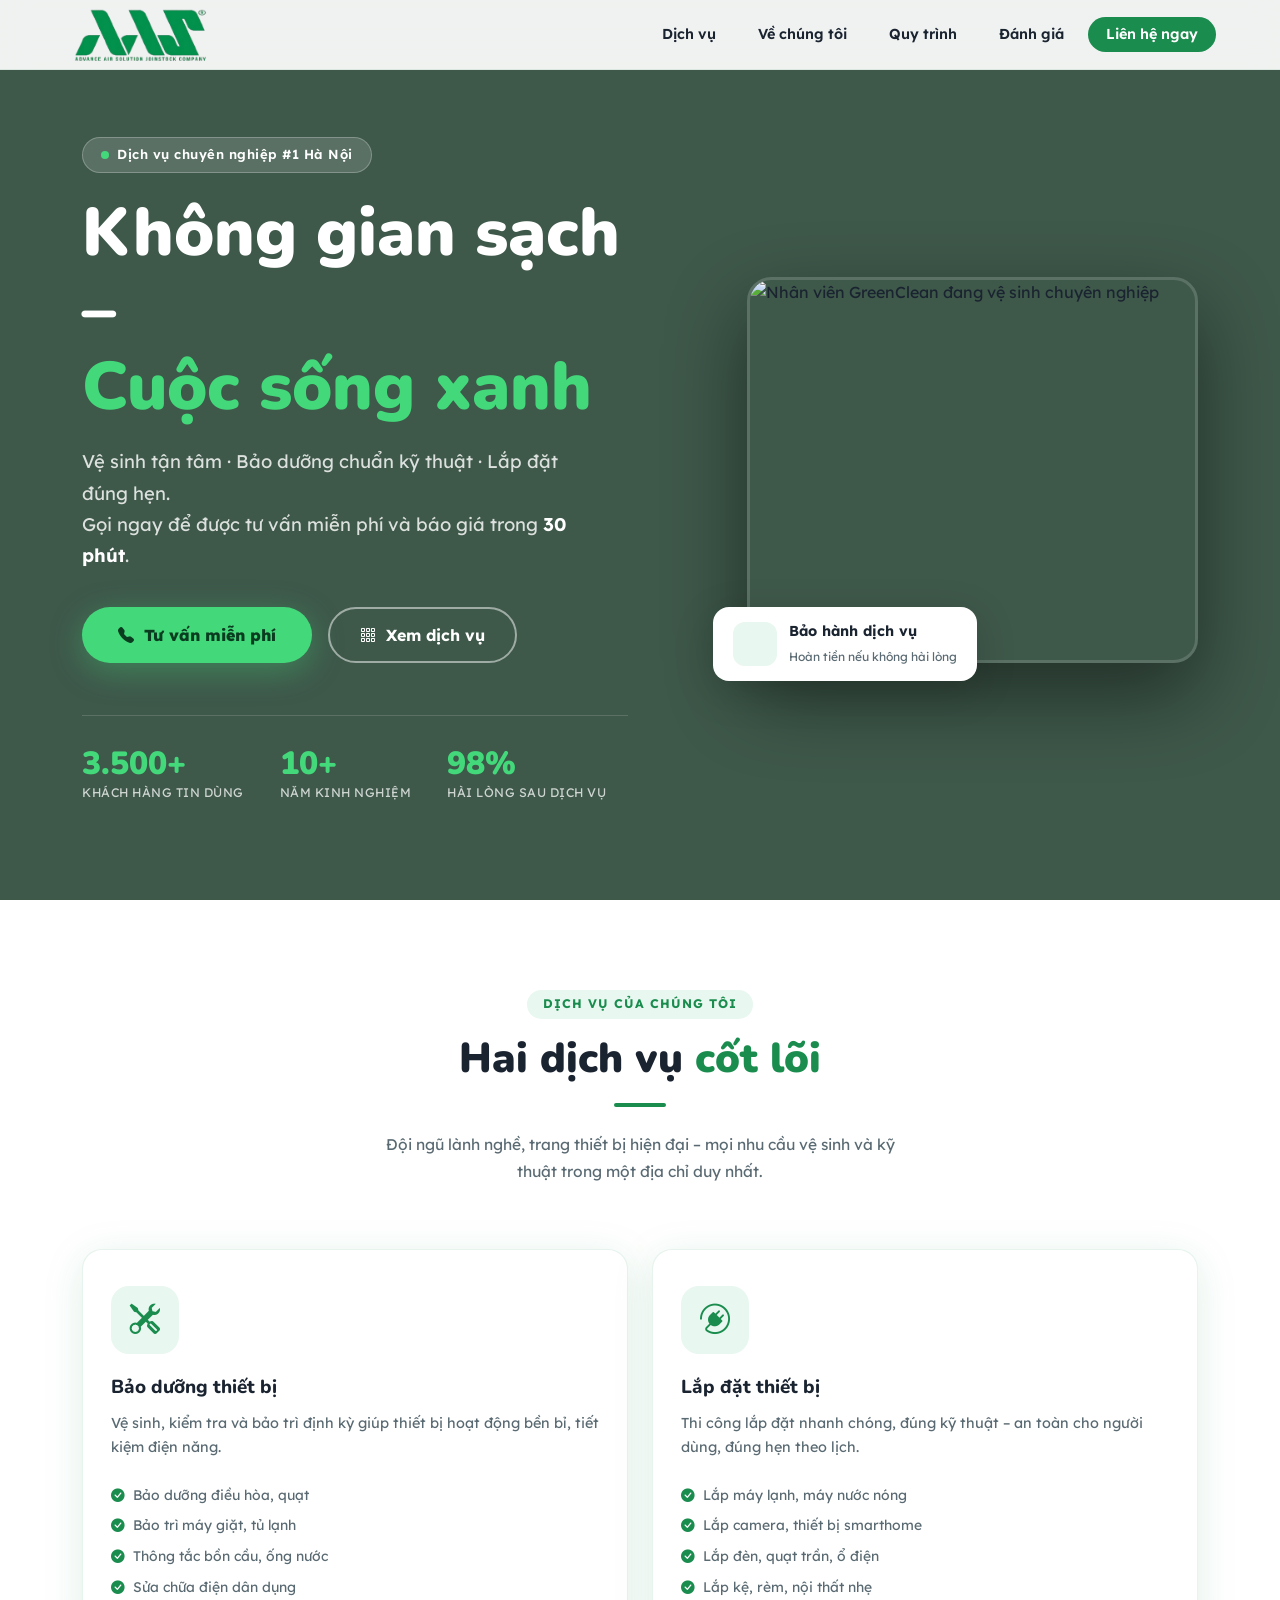
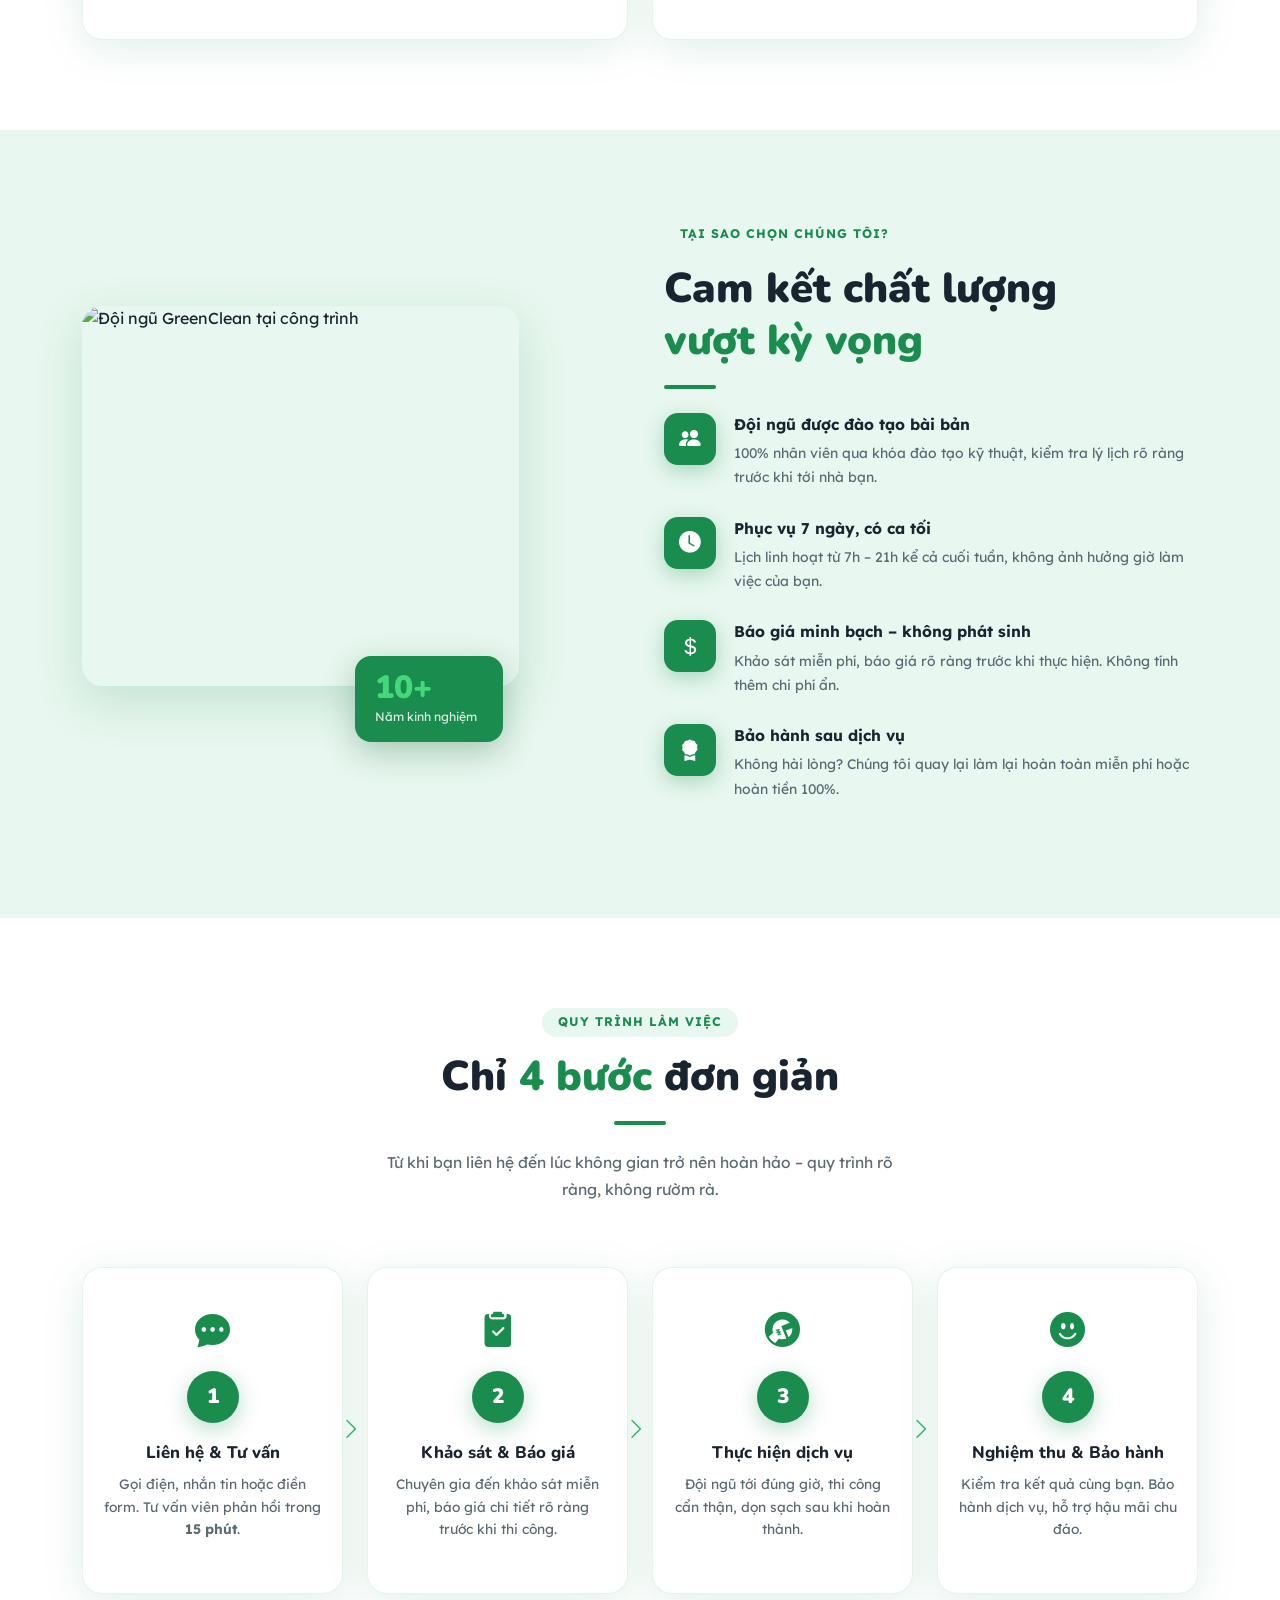
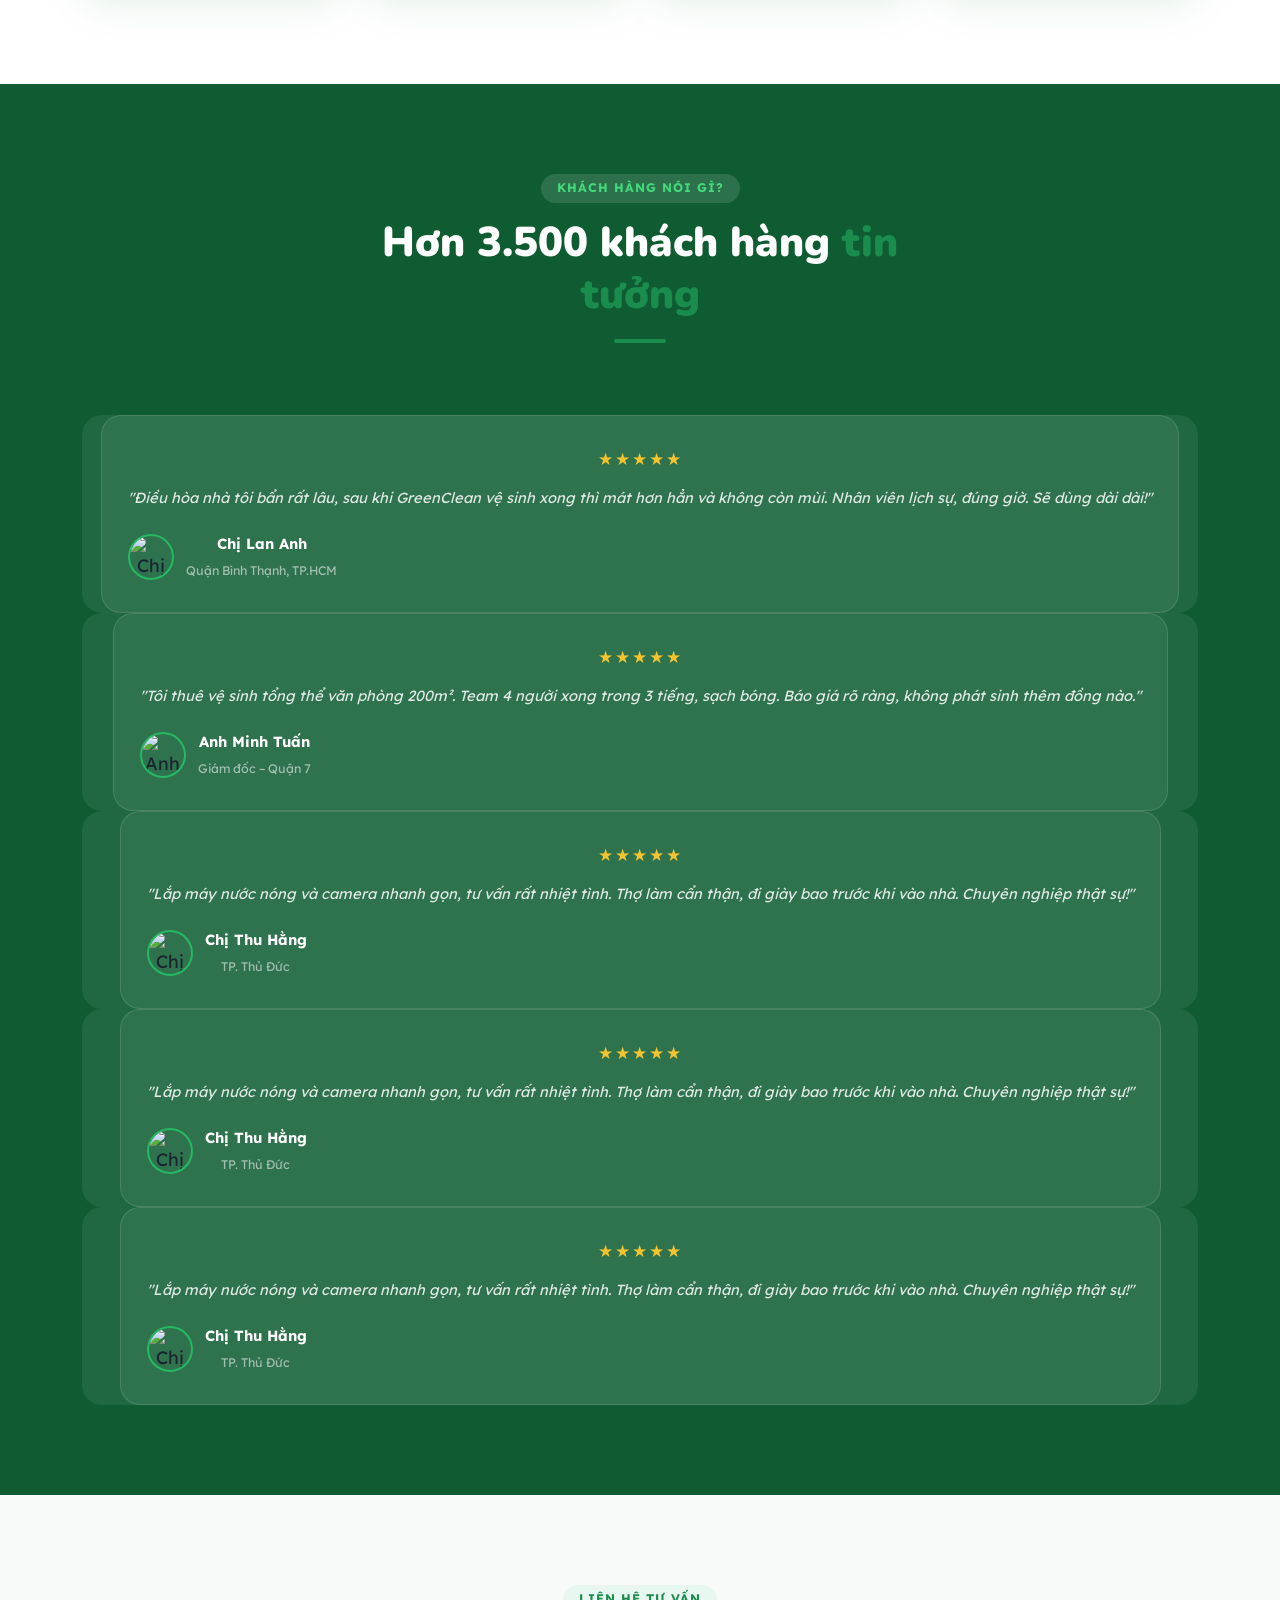
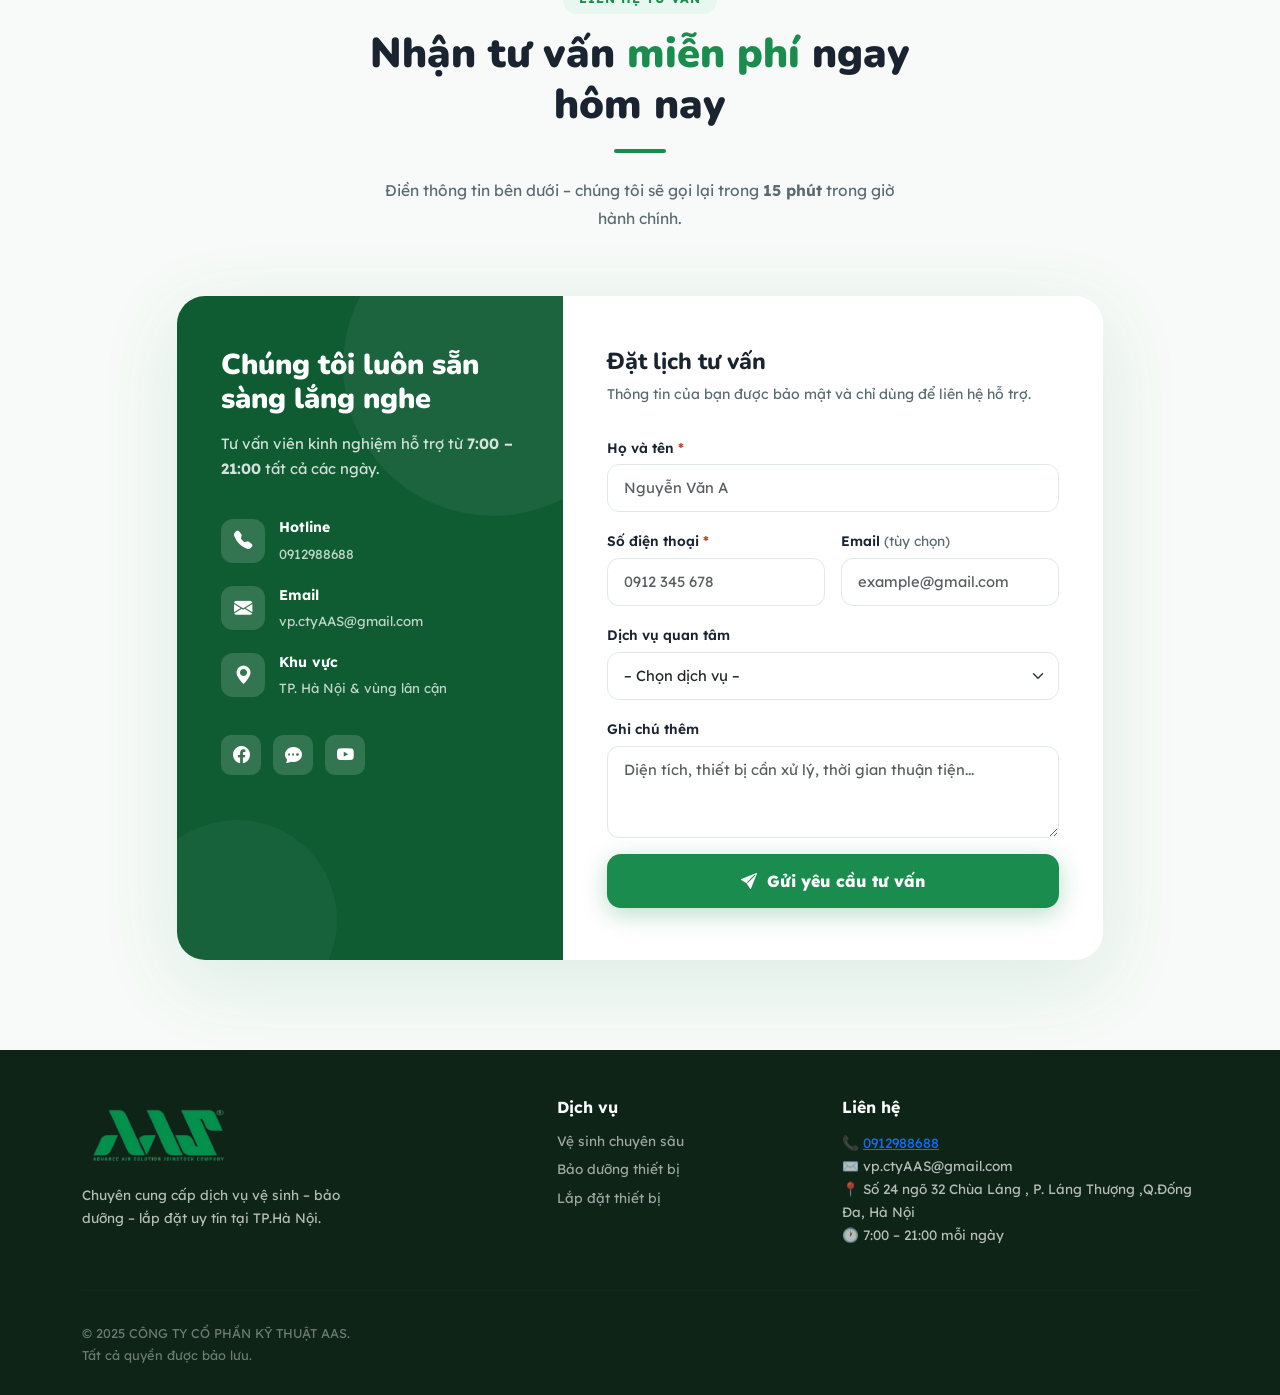
==== commit 96a8408b: "Add slide" ====
--- a/index.html
+++ b/index.html
@@ -57,6 +57,10 @@
   <link href="https://cdn.jsdelivr.net/npm/bootstrap@5.3.3/dist/css/bootstrap.min.css" rel="stylesheet" />
   <link href="https://cdnjs.cloudflare.com/ajax/libs/animate.css/4.1.1/animate.min.css" rel="stylesheet" />
   <link href="https://cdn.jsdelivr.net/npm/bootstrap-icons@1.11.3/font/bootstrap-icons.min.css" rel="stylesheet" />
+  <link
+          rel="stylesheet"
+          href="https://cdn.jsdelivr.net/npm/swiper@12/swiper-bundle.min.css"
+  />
 
   <!-- ===== YOUR CSS ===== -->
   <link href="/css/style.css" rel="stylesheet" />
@@ -284,36 +288,58 @@
         <div class="divider mx-auto"></div>
       </div>
     </div>
-    <div class="row g-4">
-      <div class="col-lg-4 col-md-6 wow fadeInUp" data-wow-delay=".05s">
-        <article class="review-card">
-          <div class="stars">★★★★★</div>
-          <p class="review-text">"Điều hòa nhà tôi bẩn rất lâu, sau khi GreenClean vệ sinh xong thì mát hơn hẳn và không còn mùi. Nhân viên lịch sự, đúng giờ. Sẽ dùng dài dài!"</p>
-          <div class="reviewer">
-            <img src="https://i.pravatar.cc/80?img=47" alt="Chị Lan Anh" loading="lazy" />
-            <div><strong>Chị Lan Anh</strong><span>Quận Bình Thạnh, TP.HCM</span></div>
-          </div>
-        </article>
-      </div>
-      <div class="col-lg-4 col-md-6 wow fadeInUp" data-wow-delay=".18s">
-        <article class="review-card">
-          <div class="stars">★★★★★</div>
-          <p class="review-text">"Tôi thuê vệ sinh tổng thể văn phòng 200m². Team 4 người xong trong 3 tiếng, sạch bóng. Báo giá rõ ràng, không phát sinh thêm đồng nào."</p>
-          <div class="reviewer">
-            <img src="https://i.pravatar.cc/80?img=12" alt="Anh Minh Tuấn" loading="lazy" />
-            <div><strong>Anh Minh Tuấn</strong><span>Giám đốc – Quận 7</span></div>
-          </div>
-        </article>
-      </div>
-      <div class="col-lg-4 col-md-6 wow fadeInUp" data-wow-delay=".3s">
-        <article class="review-card">
-          <div class="stars">★★★★★</div>
-          <p class="review-text">"Lắp máy nước nóng và camera nhanh gọn, tư vấn rất nhiệt tình. Thợ làm cẩn thận, đi giày bao trước khi vào nhà. Chuyên nghiệp thật sự!"</p>
-          <div class="reviewer">
-            <img src="https://i.pravatar.cc/80?img=32" alt="Chị Thu Hằng" loading="lazy" />
-            <div><strong>Chị Thu Hằng</strong><span>TP. Thủ Đức</span></div>
-          </div>
-        </article>
+    <div class="swiper reviews-slider">
+      <div class="swiper-wrapper">
+        <div class="swiper-slide">
+          <article class="review-card">
+            <div class="stars">★★★★★</div>
+            <p class="review-text">"Điều hòa nhà tôi bẩn rất lâu, sau khi GreenClean vệ sinh xong thì mát hơn hẳn và không còn mùi. Nhân viên lịch sự, đúng giờ. Sẽ dùng dài dài!"</p>
+            <div class="reviewer">
+              <img src="https://i.pravatar.cc/80?img=47" alt="Chị Lan Anh" loading="lazy" />
+              <div><strong>Chị Lan Anh</strong><span>Quận Bình Thạnh, TP.HCM</span></div>
+            </div>
+          </article>
+        </div>
+        <div class="swiper-slide">
+          <article class="review-card">
+            <div class="stars">★★★★★</div>
+            <p class="review-text">"Tôi thuê vệ sinh tổng thể văn phòng 200m². Team 4 người xong trong 3 tiếng, sạch bóng. Báo giá rõ ràng, không phát sinh thêm đồng nào."</p>
+            <div class="reviewer">
+              <img src="https://i.pravatar.cc/80?img=12" alt="Anh Minh Tuấn" loading="lazy" />
+              <div><strong>Anh Minh Tuấn</strong><span>Giám đốc – Quận 7</span></div>
+            </div>
+          </article>
+        </div>
+        <div class="swiper-slide">
+          <article class="review-card">
+            <div class="stars">★★★★★</div>
+            <p class="review-text">"Lắp máy nước nóng và camera nhanh gọn, tư vấn rất nhiệt tình. Thợ làm cẩn thận, đi giày bao trước khi vào nhà. Chuyên nghiệp thật sự!"</p>
+            <div class="reviewer">
+              <img src="https://i.pravatar.cc/80?img=32" alt="Chị Thu Hằng" loading="lazy" />
+              <div><strong>Chị Thu Hằng</strong><span>TP. Thủ Đức</span></div>
+            </div>
+          </article>
+        </div>
+        <div class="swiper-slide">
+          <article class="review-card">
+            <div class="stars">★★★★★</div>
+            <p class="review-text">"Lắp máy nước nóng và camera nhanh gọn, tư vấn rất nhiệt tình. Thợ làm cẩn thận, đi giày bao trước khi vào nhà. Chuyên nghiệp thật sự!"</p>
+            <div class="reviewer">
+              <img src="https://i.pravatar.cc/80?img=32" alt="Chị Thu Hằng" loading="lazy" />
+              <div><strong>Chị Thu Hằng</strong><span>TP. Thủ Đức</span></div>
+            </div>
+          </article>
+        </div>
+        <div class="swiper-slide">
+          <article class="review-card">
+            <div class="stars">★★★★★</div>
+            <p class="review-text">"Lắp máy nước nóng và camera nhanh gọn, tư vấn rất nhiệt tình. Thợ làm cẩn thận, đi giày bao trước khi vào nhà. Chuyên nghiệp thật sự!"</p>
+            <div class="reviewer">
+              <img src="https://i.pravatar.cc/80?img=32" alt="Chị Thu Hằng" loading="lazy" />
+              <div><strong>Chị Thu Hằng</strong><span>TP. Thủ Đức</span></div>
+            </div>
+          </article>
+        </div>
       </div>
     </div>
   </div>
@@ -456,6 +482,7 @@
 <!-- ===== SCRIPTS ===== -->
 <script src="https://cdn.jsdelivr.net/npm/bootstrap@5.3.3/dist/js/bootstrap.bundle.min.js"></script>
 <script src="https://cdnjs.cloudflare.com/ajax/libs/wow/1.1.2/wow.min.js"></script>
+<script src="https://cdn.jsdelivr.net/npm/swiper@12/swiper-bundle.min.js"></script>
 <script src="/js/main.js"></script>
 
 </body>
--- a/css/style.css
+++ b/css/style.css
@@ -23,6 +23,27 @@
   color: var(--text-dark);
   background: #f7faf8;
   overflow-x: hidden;
+}
+
+.swiper {
+  width: 100%;
+  height: 100%;
+}
+
+.swiper-slide {
+  text-align: center;
+  font-size: 18px;
+  background: #444;
+  display: flex;
+  justify-content: center;
+  align-items: center;
+}
+
+.swiper-slide img {
+  display: block;
+  width: 100%;
+  height: 100%;
+  object-fit: cover;
 }
 
 /* ===================== NAVBAR ===================== */
@@ -439,6 +460,12 @@
 #testimonials .section-title { color: #fff; }
 #testimonials .section-sub   { color: rgba(255,255,255,.65); }
 #testimonials .section-tag   { background: rgba(255,255,255,.12); color: var(--green-glow); }
+
+#testimonials .swiper-slide {
+  background: rgba(255, 255, 255, .07);
+  border-radius: 20px;
+}
+
 .review-card {
   background: rgba(255,255,255,.07);
   border: 1px solid rgba(255,255,255,.12);
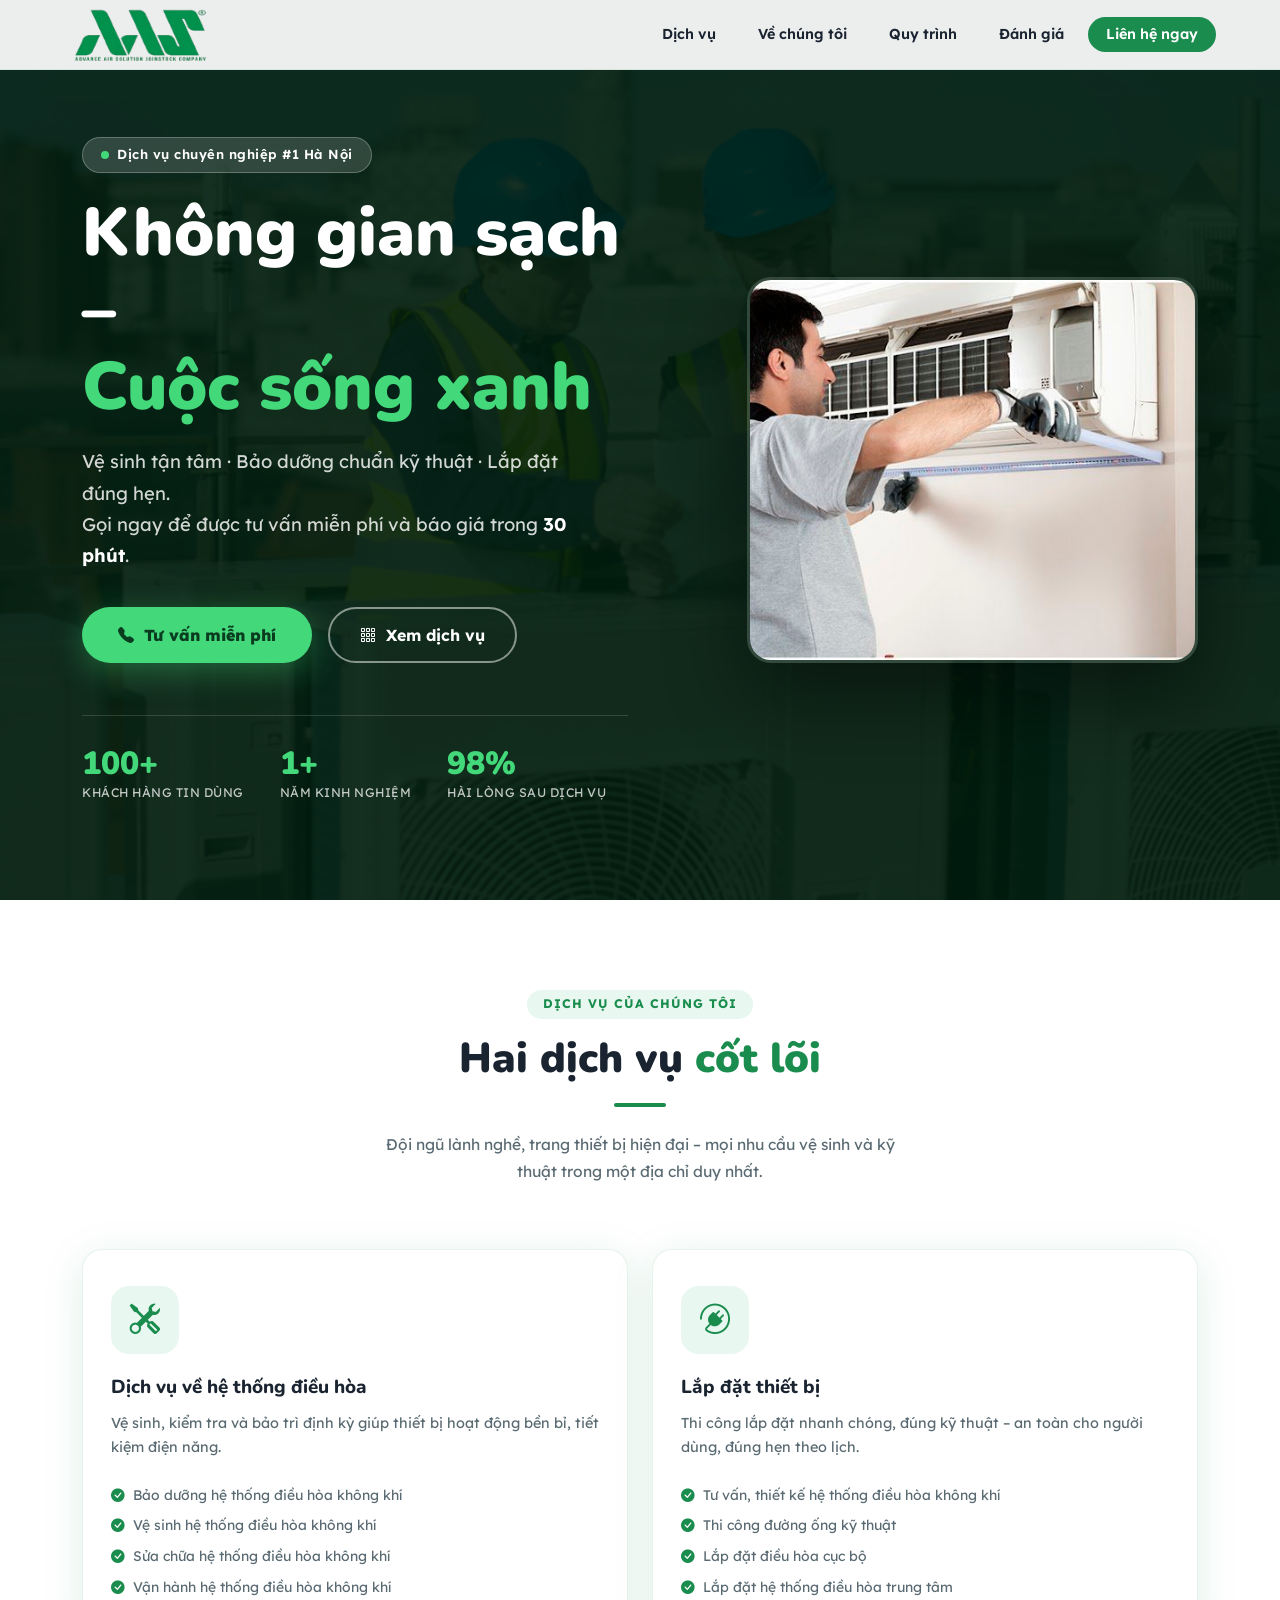
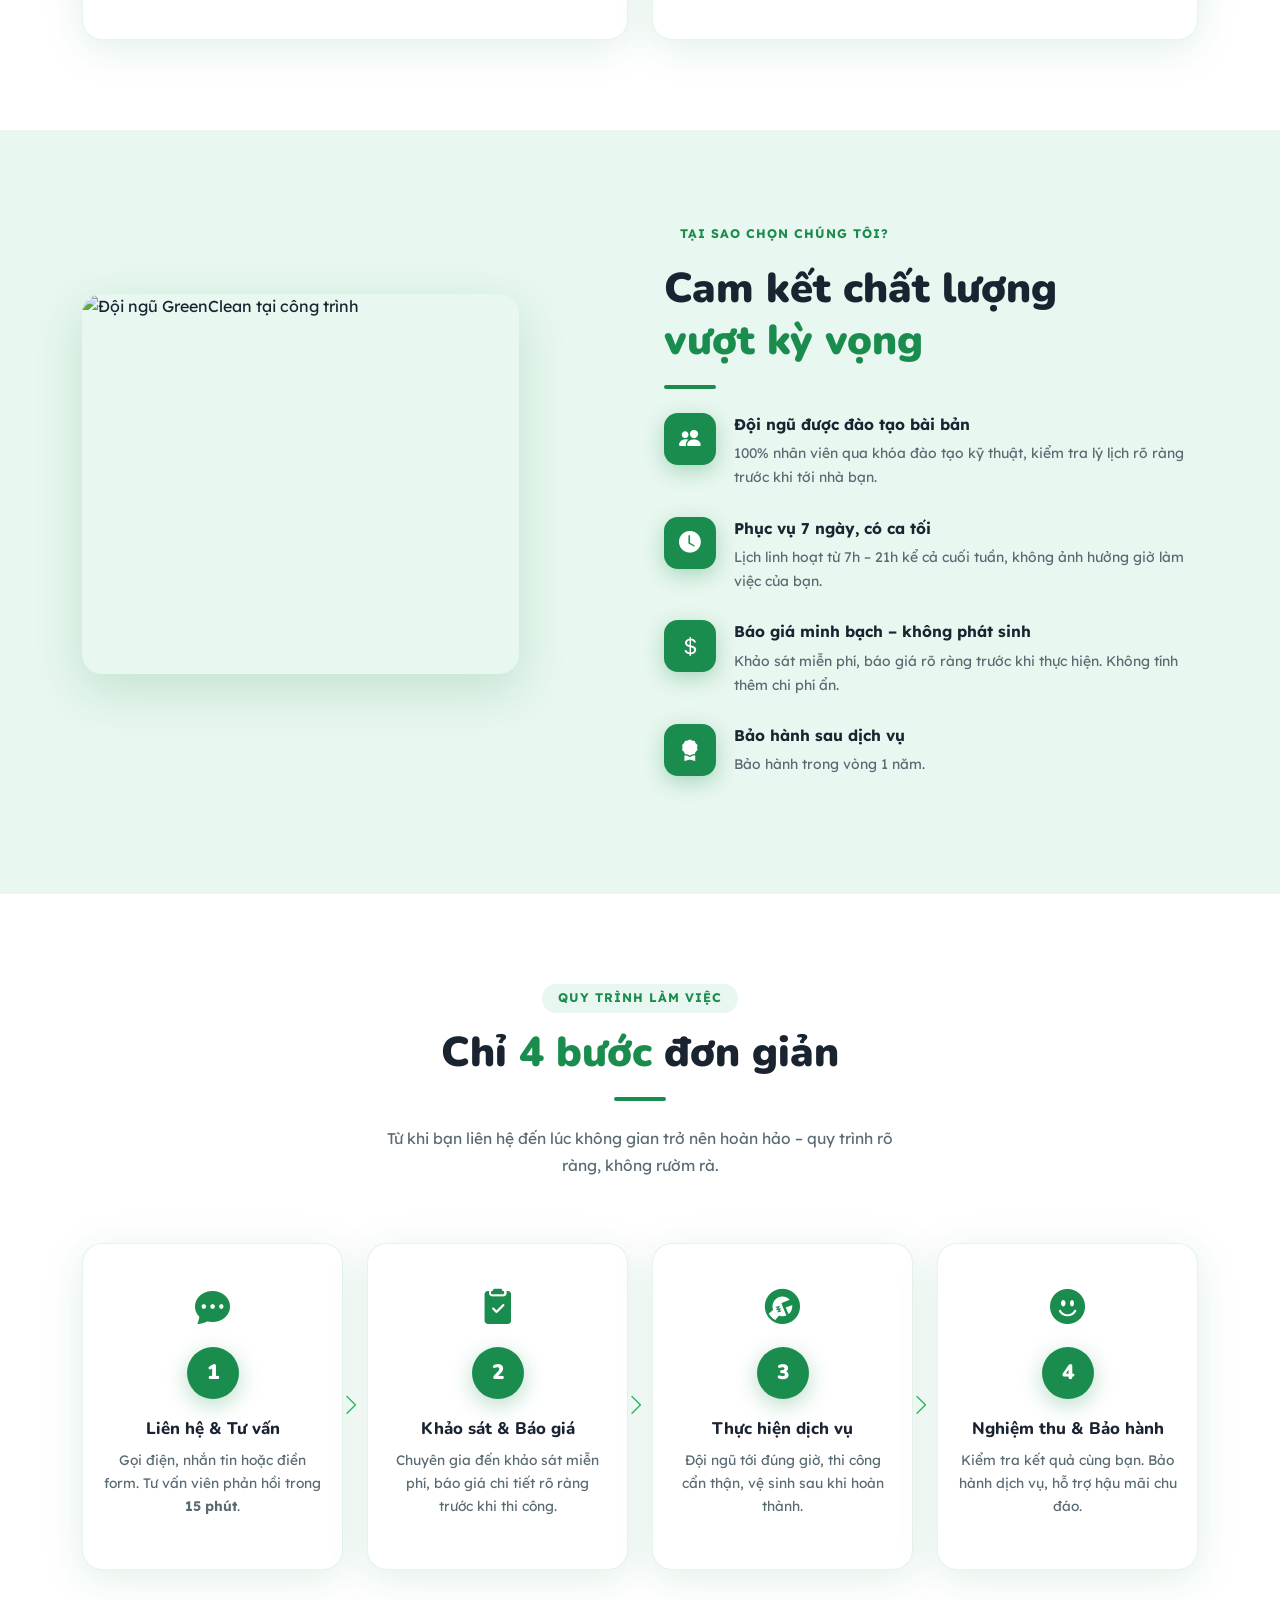
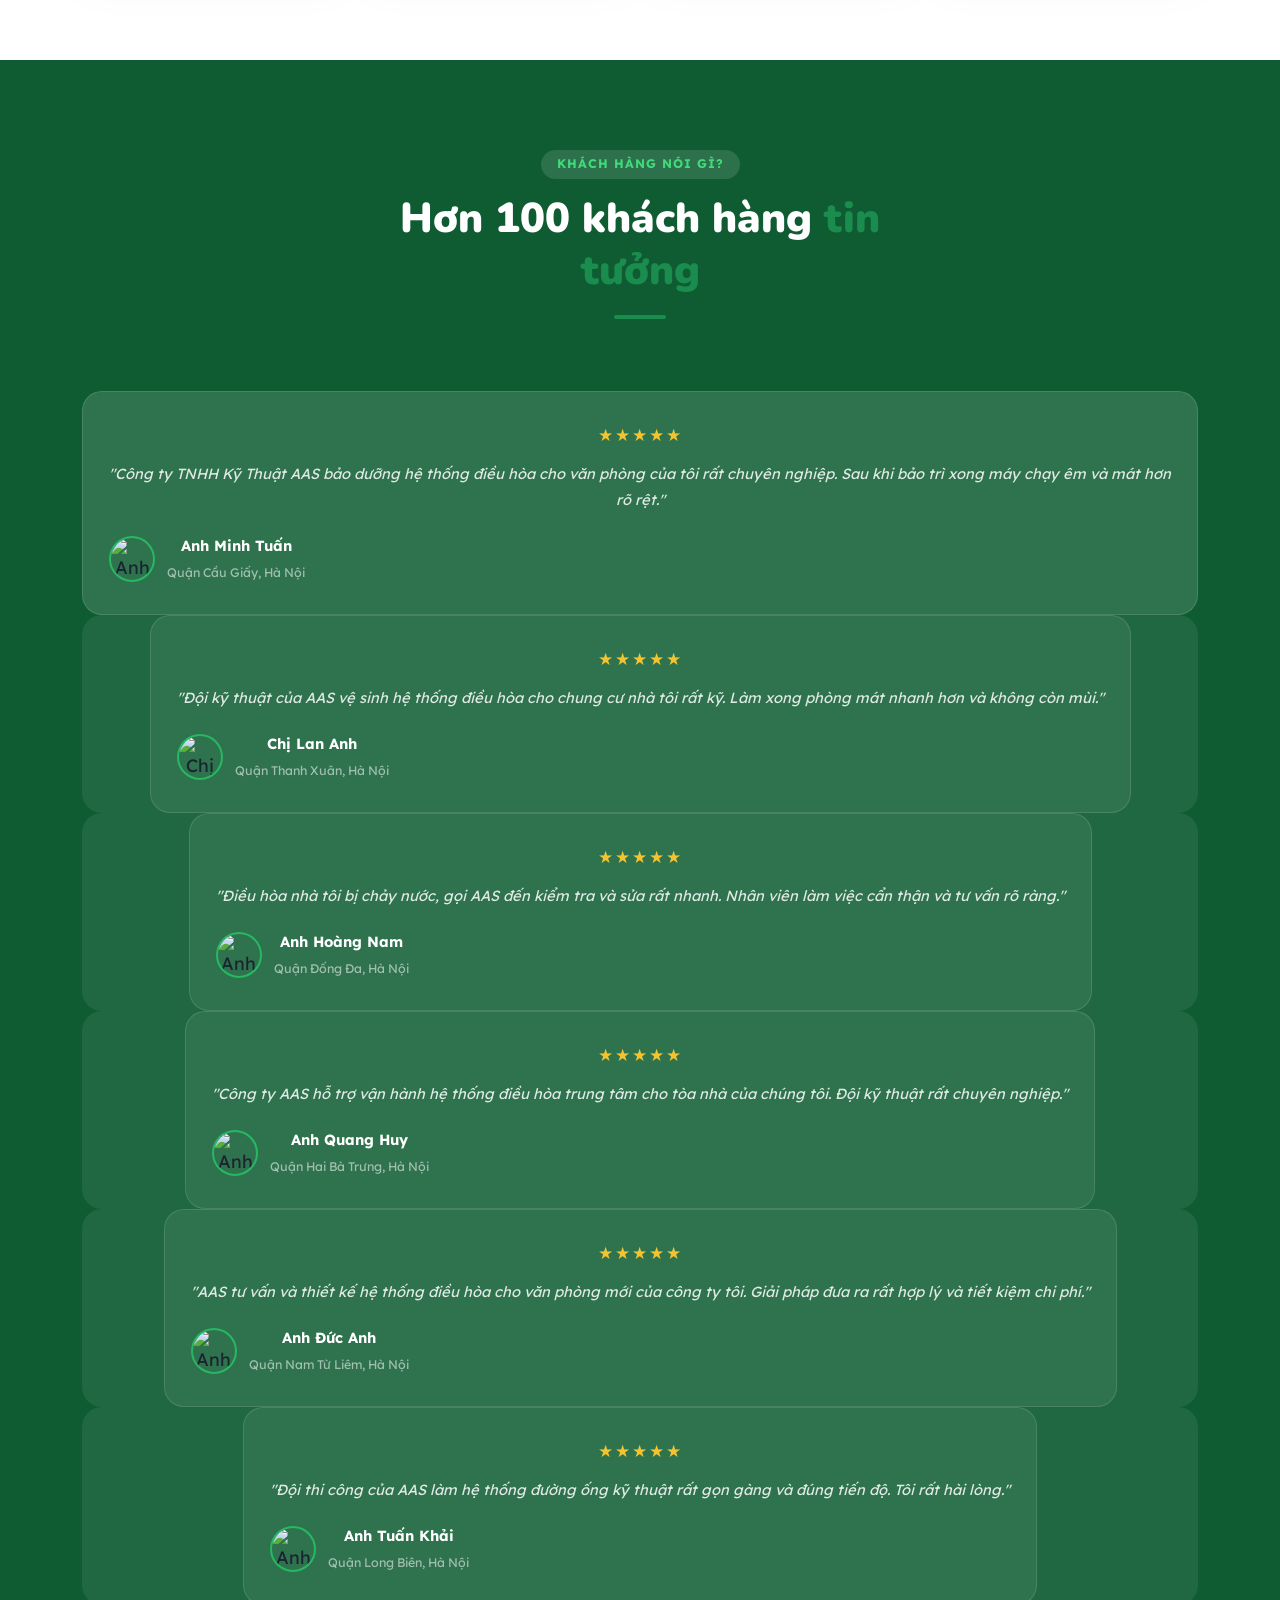
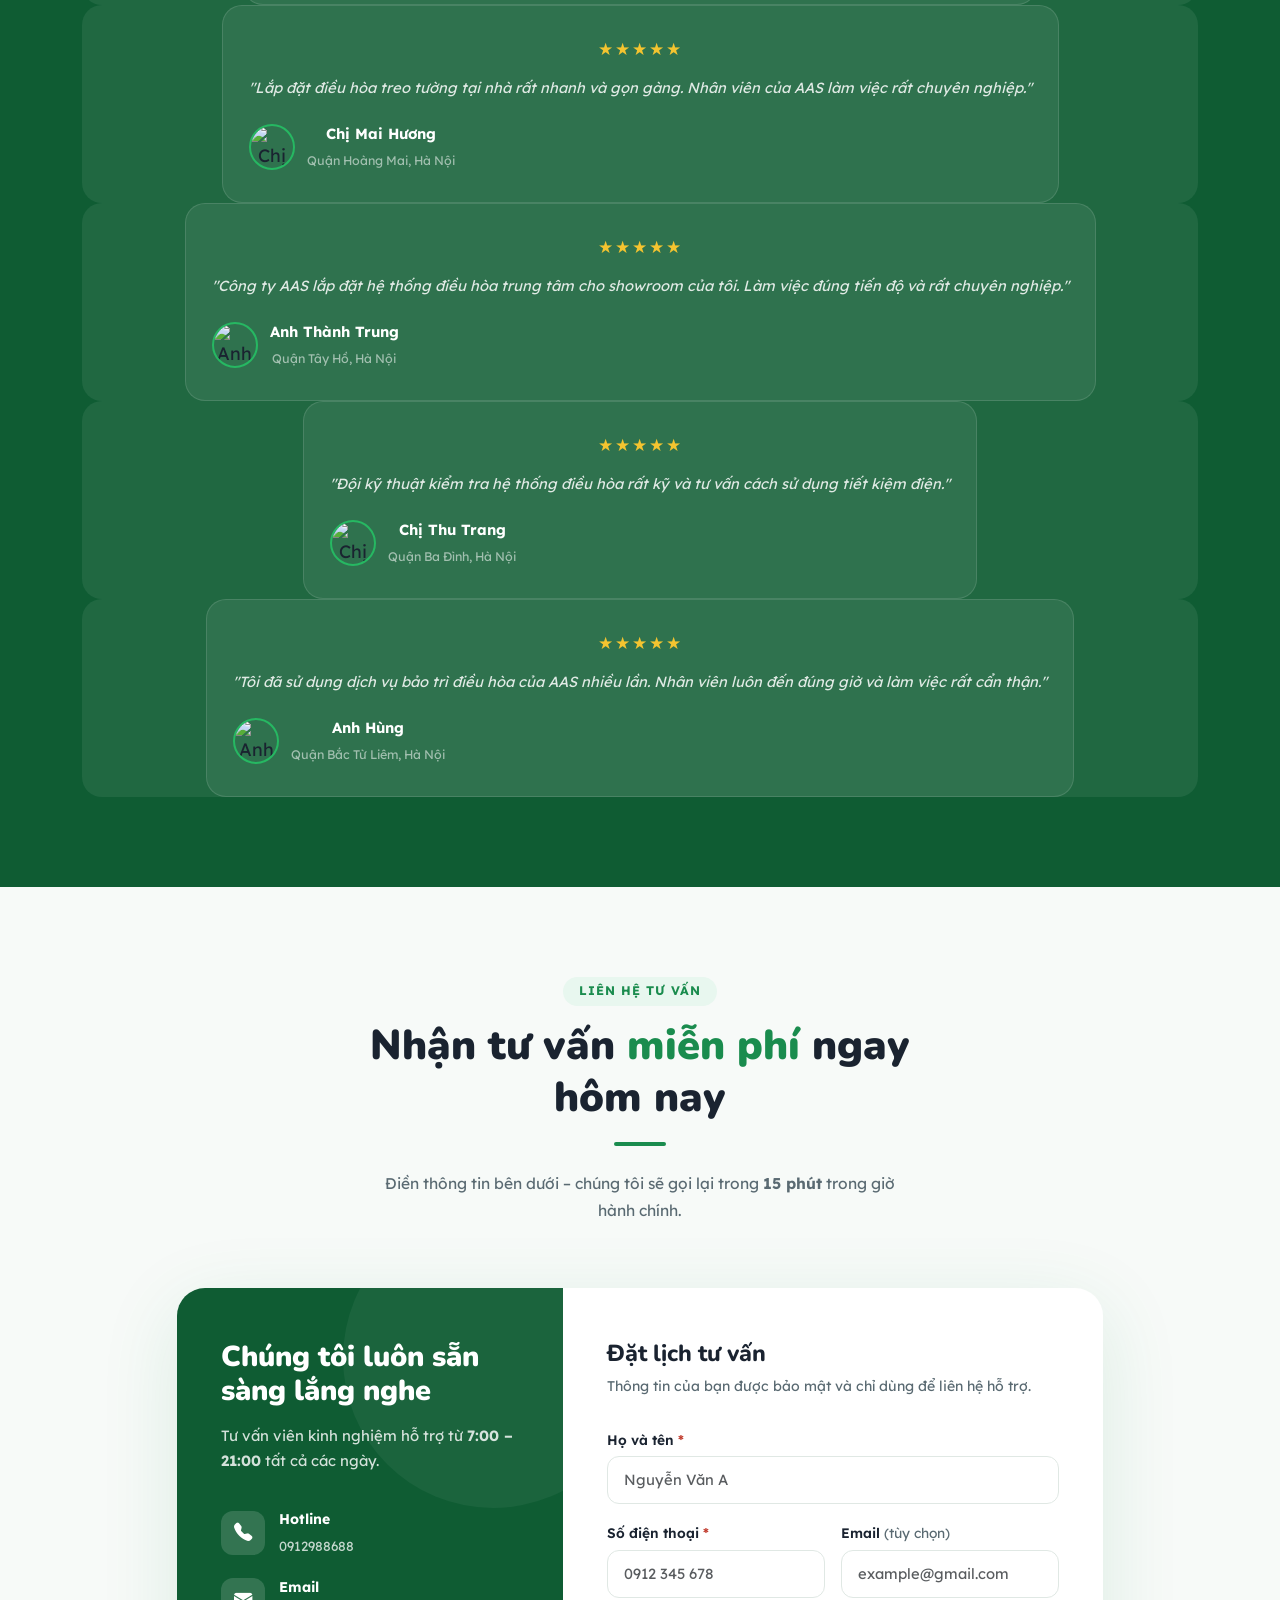
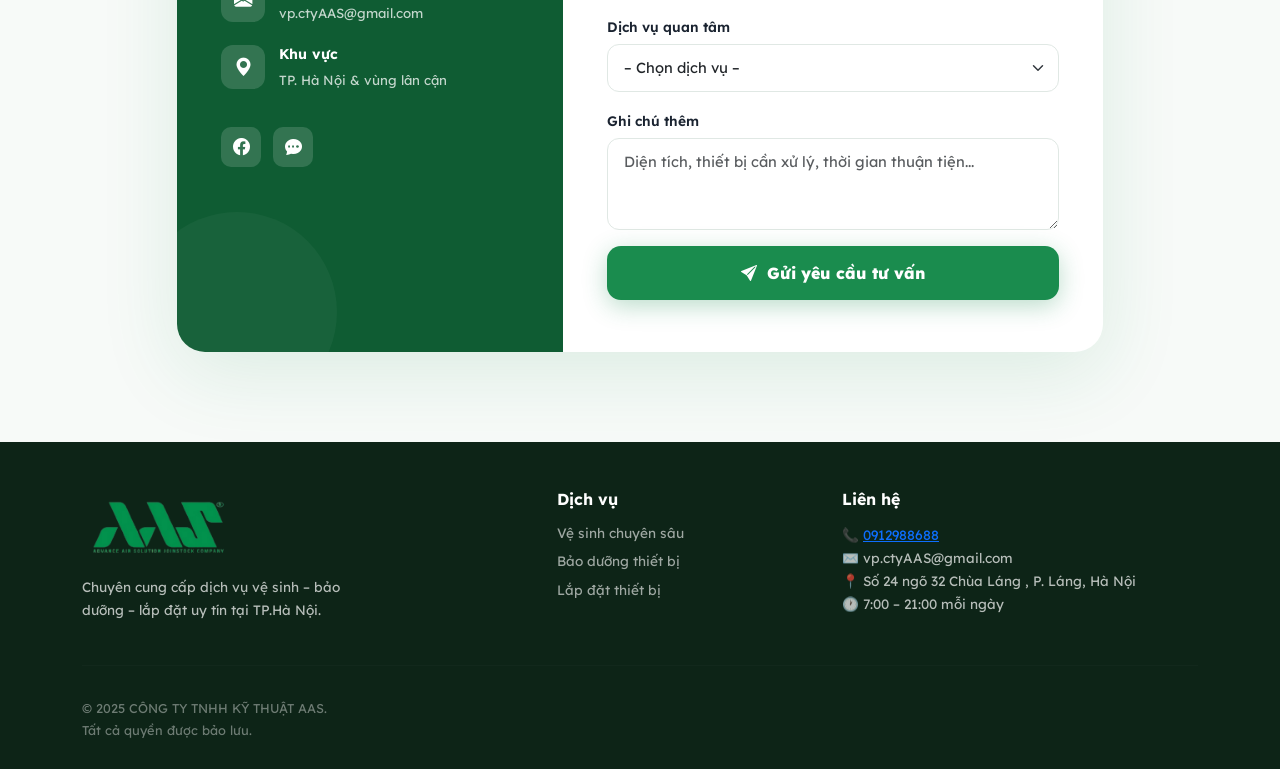
==== commit 398b2a21: "update review" ====
--- a/index.html
+++ b/index.html
@@ -5,24 +5,24 @@
   <meta name="viewport" content="width=device-width, initial-scale=1.0" />
 
   <!-- ===== SEO META ===== -->
-  <title>CÔNG TY CỔ PHẦN KỸ THUẬT AAS – Vệ Sinh, Bảo Dưỡng & Lắp Đặt Chuyên Nghiệp</title>
-  <meta name="description" content="CÔNG TY CỔ PHẦN KỸ THUẬT AAS cung cấp dịch vụ vệ sinh nhà cửa, bảo dưỡng thiết bị và lắp đặt chuyên nghiệp tại TP.HCM. Đội ngũ lành nghề, giá cả minh bạch, phục vụ 7 ngày." />
-  <meta name="keywords" content="vệ sinh nhà cửa, bảo dưỡng điều hòa, lắp đặt thiết bị, dịch vụ vệ sinh TPHCM, CÔNG TY CỔ PHẦN KỸ THUẬT AAS" />
+  <title>CÔNG TY TNHH KỸ THUẬT AAS – Vệ Sinh, Bảo Dưỡng & Lắp Đặt Chuyên Nghiệp</title>
+  <meta name="description" content="CÔNG TY TNHH KỸ THUẬT AAS cung cấp dịch vụ vệ sinh nhà cửa, bảo dưỡng thiết bị và lắp đặt chuyên nghiệp tại TP.HCM. Đội ngũ lành nghề, giá cả minh bạch, phục vụ 7 ngày." />
+  <meta name="keywords" content="vệ sinh nhà cửa, bảo dưỡng điều hòa, lắp đặt thiết bị, dịch vụ vệ sinh TPHCM, CÔNG TY TNHH KỸ THUẬT AAS" />
   <meta name="robots" content="index, follow" />
-  <meta name="author" content="CÔNG TY CỔ PHẦN KỸ THUẬT AAS" />
+  <meta name="author" content="CÔNG TY TNHH KỸ THUẬT AAS" />
   <link rel="canonical" href="https://aas-vn.netlify.app/" />
   <link rel="icon" type="image/x-icon" href="/images/logo.png">
 
   <!-- ===== OPEN GRAPH ===== -->
   <meta property="og:type"        content="website" />
   <meta property="og:url"         content="https://aas-vn.netlify.app/" />
-  <meta property="og:title"       content="CÔNG TY CỔ PHẦN KỸ THUẬT AAS – Vệ Sinh, Bảo Dưỡng & Lắp Đặt" />
+  <meta property="og:title"       content="CÔNG TY TNHH KỸ THUẬT AAS – Vệ Sinh, Bảo Dưỡng & Lắp Đặt" />
   <meta property="og:description" content="Tư vấn miễn phí, báo giá nhanh trong 30 phút. Đội ngũ 10+ năm kinh nghiệm." />
   <meta property="og:image"       content="" />
 
   <!-- ===== TWITTER CARD ===== -->
   <meta name="twitter:card"        content="summary_large_image" />
-  <meta name="twitter:title"       content="CÔNG TY CỔ PHẦN KỸ THUẬT AAS – Vệ Sinh, Bảo Dưỡng & Lắp Đặt" />
+  <meta name="twitter:title"       content="CÔNG TY TNHH KỸ THUẬT AAS – Vệ Sinh, Bảo Dưỡng & Lắp Đặt" />
   <meta name="twitter:description" content="Tư vấn miễn phí 24/7. Đội ngũ chuyên nghiệp, kinh nghiệm 10+ năm." />
   <meta name="twitter:image"       content="https://aas-vn.netlify.app/images/logo.png" />
 
@@ -31,14 +31,14 @@
   {
     "@context": "https://schema.org",
     "@type": "LocalBusiness",
-    "name": "CÔNG TY CỔ PHẦN KỸ THUẬT AAS",
+    "name": "CÔNG TY TNHH KỸ THUẬT AAS",
     "image": "https://aas-vn.netlify.app/images/logo.png",
     "description": "Dịch vụ vệ sinh, bảo dưỡng và lắp đặt chuyên nghiệp tại Hà Nội",
     "url": "https://aas-vn.netlify.app",
     "telephone": "+84-xxx-xxx-xxxx",
     "address": {
       "@type": "PostalAddress",
-      "streetAddress": "số 24 ngõ 32 Chùa Láng , P. Láng Thượng ,Q.Đống Đa, Hà Nội",
+      "streetAddress": "số 24 ngõ 32 Chùa Láng , P. Láng, Hà Nội",
       "addressLocality": "TP. Hà Nội",
       "addressCountry": "VN"
     },
@@ -69,8 +69,8 @@
 
 <!-- ========================= NAVBAR ========================= -->
 <nav id="navbar" role="navigation" aria-label="Main navigation">
-  <a href="#" class="nav-logo" aria-label="CÔNG TY CỔ PHẦN KỸ THUẬT AAS Home">
-    <img src="/images/logo.png" alt="CÔNG TY CỔ PHẦN KỸ THUẬT AAS Logo">
+  <a href="#" class="nav-logo" aria-label="CÔNG TY TNHH KỸ THUẬT AAS Home">
+    <img src="/images/logo.png" alt="CÔNG TY TNHH KỸ THUẬT AAS Logo">
   </a>
 
   <ul class="nav-links">
@@ -116,19 +116,16 @@
           <a href="#services" class="btn-hero-outline"><i class="bi bi-grid-3x3-gap"></i> Xem dịch vụ</a>
         </div>
         <div class="hero-stats wow fadeInUp" data-wow-delay=".6s">
-          <div class="stat-item"><div class="stat-num">3.500+</div><div class="stat-label">Khách hàng tin dùng</div></div>
-          <div class="stat-item"><div class="stat-num">10+</div><div class="stat-label">Năm kinh nghiệm</div></div>
+          <div class="stat-item"><div class="stat-num">100+</div><div class="stat-label">Khách hàng tin dùng</div></div>
+          <div class="stat-item"><div class="stat-num">1+</div><div class="stat-label">Năm kinh nghiệm</div></div>
           <div class="stat-item"><div class="stat-num">98%</div><div class="stat-label">Hài lòng sau dịch vụ</div></div>
         </div>
       </div>
       <div class="col-lg-5 offset-lg-1 hero-img-wrap wow fadeInRight" data-wow-delay=".3s" aria-hidden="true">
         <div class="hero-img-card">
-          <img src="https://images.unsplash.com/photo-1628177142898-93e36e4e3a50?w=800&q=80" alt="Nhân viên GreenClean đang vệ sinh chuyên nghiệp" loading="lazy" />
-        </div>
-        <div class="hero-float-badge">
-          <div class="icon-wrap"><i class="bi bi-shield-check-fill"></i></div>
-          <div><strong>Bảo hành dịch vụ</strong><span>Hoàn tiền nếu không hài lòng</span></div>
-        </div>
+          <img src="/images/huong-dan-lap-dat-dieu-hoa-1.jpg" alt="Nhân viên GreenClean đang vệ sinh chuyên nghiệp" loading="lazy" />
+        </div>
+
       </div>
     </div>
   </div>
@@ -149,13 +146,13 @@
       <div class="col-lg-6 col-12 wow fadeInUp" data-wow-delay=".25s">
         <article class="service-card h-100">
           <div class="svc-icon"><i class="bi bi-tools"></i></div>
-          <h3 class="svc-title">Bảo dưỡng thiết bị</h3>
+          <h3 class="svc-title"> Dịch vụ về hệ thống điều hòa</h3>
           <p class="svc-desc">Vệ sinh, kiểm tra và bảo trì định kỳ giúp thiết bị hoạt động bền bỉ, tiết kiệm điện năng.</p>
           <ul class="svc-list">
-            <li><i class="bi bi-check-circle-fill"></i> Bảo dưỡng điều hòa, quạt</li>
-            <li><i class="bi bi-check-circle-fill"></i> Bảo trì máy giặt, tủ lạnh</li>
-            <li><i class="bi bi-check-circle-fill"></i> Thông tắc bồn cầu, ống nước</li>
-            <li><i class="bi bi-check-circle-fill"></i> Sửa chữa điện dân dụng</li>
+            <li><i class="bi bi-check-circle-fill"></i> Bảo dưỡng hệ thống điều hòa không khí</li>
+            <li><i class="bi bi-check-circle-fill"></i> Vệ sinh hệ thống điều hòa không khí</li>
+            <li><i class="bi bi-check-circle-fill"></i> Sửa chữa hệ thống điều hòa không khí</li>
+            <li><i class="bi bi-check-circle-fill"></i> Vận hành hệ thống điều hòa không khí</li>
           </ul>
         </article>
       </div>
@@ -165,10 +162,10 @@
           <h3 class="svc-title">Lắp đặt thiết bị</h3>
           <p class="svc-desc">Thi công lắp đặt nhanh chóng, đúng kỹ thuật – an toàn cho người dùng, đúng hẹn theo lịch.</p>
           <ul class="svc-list">
-            <li><i class="bi bi-check-circle-fill"></i> Lắp máy lạnh, máy nước nóng</li>
-            <li><i class="bi bi-check-circle-fill"></i> Lắp camera, thiết bị smarthome</li>
-            <li><i class="bi bi-check-circle-fill"></i> Lắp đèn, quạt trần, ổ điện</li>
-            <li><i class="bi bi-check-circle-fill"></i> Lắp kệ, rèm, nội thất nhẹ</li>
+            <li><i class="bi bi-check-circle-fill"></i> Tư vấn, thiết kế hệ thống điều hòa không khí</li>
+            <li><i class="bi bi-check-circle-fill"></i> Thi công đường ống kỹ thuật</li>
+            <li><i class="bi bi-check-circle-fill"></i> Lắp đặt điều hòa cục bộ</li>
+            <li><i class="bi bi-check-circle-fill"></i> Lắp đặt hệ thống điều hòa trung tâm</li>
           </ul>
         </article>
       </div>
@@ -185,9 +182,9 @@
           <div class="why-img-main">
             <img src="https://images.unsplash.com/photo-1600880292203-757bb62b4baf?w=800&q=80" alt="Đội ngũ GreenClean tại công trình" loading="lazy" />
           </div>
-          <div class="why-float-card">
-            <div><div class="num">10+</div><div class="lbl">Năm kinh nghiệm</div></div>
-          </div>
+<!--          <div class="why-float-card">-->
+<!--            <div><div class="num">1+</div><div class="lbl">Năm kinh nghiệm</div></div>-->
+<!--          </div>-->
         </div>
       </div>
       <div class="col-lg-6 offset-lg-1 wow fadeInRight">
@@ -219,7 +216,7 @@
           <div class="feat-icon"><i class="bi bi-award-fill"></i></div>
           <div class="feat-text">
             <strong>Bảo hành sau dịch vụ</strong>
-            <span>Không hài lòng? Chúng tôi quay lại làm lại hoàn toàn miễn phí hoặc hoàn tiền 100%.</span>
+            <span>Bảo hành trong vòng 1 năm.</span>
           </div>
         </div>
       </div>
@@ -262,7 +259,7 @@
           <div class="step-icon"><i class="bi bi-wrench-adjustable-circle-fill"></i></div>
           <div class="step-num">3</div>
           <h3 class="step-title">Thực hiện dịch vụ</h3>
-          <p class="step-desc">Đội ngũ tới đúng giờ, thi công cẩn thận, dọn sạch sau khi hoàn thành.</p>
+          <p class="step-desc">Đội ngũ tới đúng giờ, thi công cẩn thận, vệ sinh sau khi hoàn thành.</p>
           <span class="step-arrow d-none d-lg-block"><i class="bi bi-chevron-right"></i></span>
         </div>
       </div>
@@ -284,7 +281,7 @@
     <div class="row justify-content-center text-center mb-5">
       <div class="col-lg-6 wow fadeInUp">
         <span class="section-tag">Khách hàng nói gì?</span>
-        <h2 class="section-title" id="review-heading">Hơn 3.500 khách hàng <span class="hl">tin tưởng</span></h2>
+        <h2 class="section-title" id="review-heading">Hơn 100 khách hàng <span class="hl">tin tưởng</span></h2>
         <div class="divider mx-auto"></div>
       </div>
     </div>
@@ -293,50 +290,129 @@
         <div class="swiper-slide">
           <article class="review-card">
             <div class="stars">★★★★★</div>
-            <p class="review-text">"Điều hòa nhà tôi bẩn rất lâu, sau khi GreenClean vệ sinh xong thì mát hơn hẳn và không còn mùi. Nhân viên lịch sự, đúng giờ. Sẽ dùng dài dài!"</p>
-            <div class="reviewer">
-              <img src="https://i.pravatar.cc/80?img=47" alt="Chị Lan Anh" loading="lazy" />
-              <div><strong>Chị Lan Anh</strong><span>Quận Bình Thạnh, TP.HCM</span></div>
-            </div>
-          </article>
-        </div>
-        <div class="swiper-slide">
-          <article class="review-card">
-            <div class="stars">★★★★★</div>
-            <p class="review-text">"Tôi thuê vệ sinh tổng thể văn phòng 200m². Team 4 người xong trong 3 tiếng, sạch bóng. Báo giá rõ ràng, không phát sinh thêm đồng nào."</p>
+            <p class="review-text">
+              "Công ty TNHH Kỹ Thuật AAS bảo dưỡng hệ thống điều hòa cho văn phòng của tôi rất chuyên nghiệp. Sau khi bảo trì xong máy chạy êm và mát hơn rõ rệt."
+            </p>
             <div class="reviewer">
               <img src="https://i.pravatar.cc/80?img=12" alt="Anh Minh Tuấn" loading="lazy" />
-              <div><strong>Anh Minh Tuấn</strong><span>Giám đốc – Quận 7</span></div>
-            </div>
-          </article>
-        </div>
-        <div class="swiper-slide">
-          <article class="review-card">
-            <div class="stars">★★★★★</div>
-            <p class="review-text">"Lắp máy nước nóng và camera nhanh gọn, tư vấn rất nhiệt tình. Thợ làm cẩn thận, đi giày bao trước khi vào nhà. Chuyên nghiệp thật sự!"</p>
-            <div class="reviewer">
-              <img src="https://i.pravatar.cc/80?img=32" alt="Chị Thu Hằng" loading="lazy" />
-              <div><strong>Chị Thu Hằng</strong><span>TP. Thủ Đức</span></div>
-            </div>
-          </article>
-        </div>
-        <div class="swiper-slide">
-          <article class="review-card">
-            <div class="stars">★★★★★</div>
-            <p class="review-text">"Lắp máy nước nóng và camera nhanh gọn, tư vấn rất nhiệt tình. Thợ làm cẩn thận, đi giày bao trước khi vào nhà. Chuyên nghiệp thật sự!"</p>
-            <div class="reviewer">
-              <img src="https://i.pravatar.cc/80?img=32" alt="Chị Thu Hằng" loading="lazy" />
-              <div><strong>Chị Thu Hằng</strong><span>TP. Thủ Đức</span></div>
-            </div>
-          </article>
-        </div>
-        <div class="swiper-slide">
-          <article class="review-card">
-            <div class="stars">★★★★★</div>
-            <p class="review-text">"Lắp máy nước nóng và camera nhanh gọn, tư vấn rất nhiệt tình. Thợ làm cẩn thận, đi giày bao trước khi vào nhà. Chuyên nghiệp thật sự!"</p>
-            <div class="reviewer">
-              <img src="https://i.pravatar.cc/80?img=32" alt="Chị Thu Hằng" loading="lazy" />
-              <div><strong>Chị Thu Hằng</strong><span>TP. Thủ Đức</span></div>
+              <div><strong>Anh Minh Tuấn</strong><span>Quận Cầu Giấy, Hà Nội</span></div>
+            </div>
+          </article>
+        </div>
+
+        <div class="swiper-slide">
+          <article class="review-card">
+            <div class="stars">★★★★★</div>
+            <p class="review-text">
+              "Đội kỹ thuật của AAS vệ sinh hệ thống điều hòa cho chung cư nhà tôi rất kỹ. Làm xong phòng mát nhanh hơn và không còn mùi."
+            </p>
+            <div class="reviewer">
+              <img src="https://i.pravatar.cc/80?img=24" alt="Chị Lan Anh" loading="lazy" />
+              <div><strong>Chị Lan Anh</strong><span>Quận Thanh Xuân, Hà Nội</span></div>
+            </div>
+          </article>
+        </div>
+
+        <div class="swiper-slide">
+          <article class="review-card">
+            <div class="stars">★★★★★</div>
+            <p class="review-text">
+              "Điều hòa nhà tôi bị chảy nước, gọi AAS đến kiểm tra và sửa rất nhanh. Nhân viên làm việc cẩn thận và tư vấn rõ ràng."
+            </p>
+            <div class="reviewer">
+              <img src="https://i.pravatar.cc/80?img=35" alt="Anh Hoàng Nam" loading="lazy" />
+              <div><strong>Anh Hoàng Nam</strong><span>Quận Đống Đa, Hà Nội</span></div>
+            </div>
+          </article>
+        </div>
+
+        <div class="swiper-slide">
+          <article class="review-card">
+            <div class="stars">★★★★★</div>
+            <p class="review-text">
+              "Công ty AAS hỗ trợ vận hành hệ thống điều hòa trung tâm cho tòa nhà của chúng tôi. Đội kỹ thuật rất chuyên nghiệp."
+            </p>
+            <div class="reviewer">
+              <img src="https://i.pravatar.cc/80?img=41" alt="Anh Quang Huy" loading="lazy" />
+              <div><strong>Anh Quang Huy</strong><span>Quận Hai Bà Trưng, Hà Nội</span></div>
+            </div>
+          </article>
+        </div>
+
+        <div class="swiper-slide">
+          <article class="review-card">
+            <div class="stars">★★★★★</div>
+            <p class="review-text">
+              "AAS tư vấn và thiết kế hệ thống điều hòa cho văn phòng mới của công ty tôi. Giải pháp đưa ra rất hợp lý và tiết kiệm chi phí."
+            </p>
+            <div class="reviewer">
+              <img src="https://i.pravatar.cc/80?img=29" alt="Anh Đức Anh" loading="lazy" />
+              <div><strong>Anh Đức Anh</strong><span>Quận Nam Từ Liêm, Hà Nội</span></div>
+            </div>
+          </article>
+        </div>
+
+        <div class="swiper-slide">
+          <article class="review-card">
+            <div class="stars">★★★★★</div>
+            <p class="review-text">
+              "Đội thi công của AAS làm hệ thống đường ống kỹ thuật rất gọn gàng và đúng tiến độ. Tôi rất hài lòng."
+            </p>
+            <div class="reviewer">
+              <img src="https://i.pravatar.cc/80?img=33" alt="Anh Tuấn Khải" loading="lazy" />
+              <div><strong>Anh Tuấn Khải</strong><span>Quận Long Biên, Hà Nội</span></div>
+            </div>
+          </article>
+        </div>
+
+        <div class="swiper-slide">
+          <article class="review-card">
+            <div class="stars">★★★★★</div>
+            <p class="review-text">
+              "Lắp đặt điều hòa treo tường tại nhà rất nhanh và gọn gàng. Nhân viên của AAS làm việc rất chuyên nghiệp."
+            </p>
+            <div class="reviewer">
+              <img src="https://i.pravatar.cc/80?img=44" alt="Chị Mai Hương" loading="lazy" />
+              <div><strong>Chị Mai Hương</strong><span>Quận Hoàng Mai, Hà Nội</span></div>
+            </div>
+          </article>
+        </div>
+
+        <div class="swiper-slide">
+          <article class="review-card">
+            <div class="stars">★★★★★</div>
+            <p class="review-text">
+              "Công ty AAS lắp đặt hệ thống điều hòa trung tâm cho showroom của tôi. Làm việc đúng tiến độ và rất chuyên nghiệp."
+            </p>
+            <div class="reviewer">
+              <img src="https://i.pravatar.cc/80?img=51" alt="Anh Thành Trung" loading="lazy" />
+              <div><strong>Anh Thành Trung</strong><span>Quận Tây Hồ, Hà Nội</span></div>
+            </div>
+          </article>
+        </div>
+
+        <div class="swiper-slide">
+          <article class="review-card">
+            <div class="stars">★★★★★</div>
+            <p class="review-text">
+              "Đội kỹ thuật kiểm tra hệ thống điều hòa rất kỹ và tư vấn cách sử dụng tiết kiệm điện."
+            </p>
+            <div class="reviewer">
+              <img src="https://i.pravatar.cc/80?img=60" alt="Chị Thu Trang" loading="lazy" />
+              <div><strong>Chị Thu Trang</strong><span>Quận Ba Đình, Hà Nội</span></div>
+            </div>
+          </article>
+        </div>
+
+        <div class="swiper-slide">
+          <article class="review-card">
+            <div class="stars">★★★★★</div>
+            <p class="review-text">
+              "Tôi đã sử dụng dịch vụ bảo trì điều hòa của AAS nhiều lần. Nhân viên luôn đến đúng giờ và làm việc rất cẩn thận."
+            </p>
+            <div class="reviewer">
+              <img src="https://i.pravatar.cc/80?img=14" alt="Anh Hùng" loading="lazy" />
+              <div><strong>Anh Hùng</strong><span>Quận Bắc Từ Liêm, Hà Nội</span></div>
             </div>
           </article>
         </div>
@@ -380,7 +456,7 @@
                   <div class="contact-social">
                     <a href="#" class="soc-btn" aria-label="Facebook"><i class="bi bi-facebook"></i></a>
                     <a href="#" class="soc-btn" aria-label="Zalo"><i class="bi bi-chat-dots-fill"></i></a>
-                    <a href="#" class="soc-btn" aria-label="YouTube"><i class="bi bi-youtube"></i></a>
+
                   </div>
                 </div>
               </div>
@@ -411,7 +487,6 @@
                       <label for="f-service" class="form-label">Dịch vụ quan tâm</label>
                       <select id="f-service" name="service" class="form-select">
                         <option value="">– Chọn dịch vụ –</option>
-                        <option>Vệ sinh (nhà ở / văn phòng)</option>
                         <option>Bảo dưỡng thiết bị</option>
                         <option>Lắp đặt thiết bị</option>
                         <option>Combo nhiều dịch vụ</option>
@@ -453,7 +528,7 @@
     <div class="row g-4">
       <div class="col-md-5">
         <a href="#" class="footer-logo">
-          <img src="/images/logo.png" alt="CÔNG TY CỔ PHẦN KỸ THUẬT AAS Logo">
+          <img src="/images/logo.png" alt="CÔNG TY TNHH KỸ THUẬT AAS Logo">
         </a>
         <p>Chuyên cung cấp dịch vụ vệ sinh – bảo dưỡng – lắp đặt uy tín tại TP.Hà Nội.</p>
       </div>
@@ -467,12 +542,12 @@
       </div>
       <div class="col-md-4 col-12">
         <h6 style="color:#fff;font-weight:700;margin-bottom:14px">Liên hệ</h6>
-        <p style="font-size:.85rem;max-width:none">📞 <a href="tel:0912988688">0912988688</a><br>✉️ vp.ctyAAS@gmail.com<br>📍 Số 24 ngõ 32 Chùa Láng , P. Láng Thượng ,Q.Đống Đa, Hà Nội<br>🕐 7:00 – 21:00 mỗi ngày</p>
+        <p style="font-size:.85rem;max-width:none">📞 <a href="tel:0912988688">0912988688</a><br>✉️ vp.ctyAAS@gmail.com<br>📍 Số 24 ngõ 32 Chùa Láng , P. Láng, Hà Nội<br>🕐 7:00 – 21:00 mỗi ngày</p>
       </div>
     </div>
     <hr />
     <div class="d-flex flex-wrap justify-content-between align-items-center gap-2">
-      <p class="footer-copy mb-0">© 2025 CÔNG TY CỔ PHẦN KỸ THUẬT AAS. <br>Tất cả quyền được bảo lưu.</p>
+      <p class="footer-copy mb-0">© 2025 CÔNG TY TNHH KỸ THUẬT AAS. <br>Tất cả quyền được bảo lưu.</p>
     </div>
   </div>
 </footer>
--- a/css/style.css
+++ b/css/style.css
@@ -3,650 +3,1179 @@
    ===================================================== */
 
 :root {
-  --green-main:  #1a8c4e;
-  --green-dark:  #0f5c33;
-  --green-light: #e8f7ef;
-  --green-mid:   #26b862;
-  --green-glow:  #43d97b;
-  --accent:      #f4c430;
-  --text-dark:   #1a2330;
-  --text-muted:  #5a6a72;
-  --white:       #ffffff;
-  --card-shadow: 0 8px 40px rgba(26,140,78,.13);
-}
-
-*, *::before, *::after { box-sizing: border-box; }
-html { scroll-behavior: smooth; }
+    --green-main: #1a8c4e;
+    --green-dark: #0f5c33;
+    --green-light: #e8f7ef;
+    --green-mid: #26b862;
+    --green-glow: #43d97b;
+    --accent: #f4c430;
+    --text-dark: #1a2330;
+    --text-muted: #5a6a72;
+    --white: #ffffff;
+    --card-shadow: 0 8px 40px rgba(26, 140, 78, .13);
+}
+
+*, *::before, *::after {
+    box-sizing: border-box;
+}
+
+html {
+    scroll-behavior: smooth;
+}
 
 body {
-  font-family: 'Lexend', sans-serif;
-  color: var(--text-dark);
-  background: #f7faf8;
-  overflow-x: hidden;
+    font-family: 'Lexend', sans-serif;
+    color: var(--text-dark);
+    background: #f7faf8;
+    overflow-x: hidden;
 }
 
 .swiper {
-  width: 100%;
-  height: 100%;
+    width: 100%;
+    height: 100%;
 }
 
 .swiper-slide {
-  text-align: center;
-  font-size: 18px;
-  background: #444;
-  display: flex;
-  justify-content: center;
-  align-items: center;
+    text-align: center;
+    font-size: 18px;
+    background: #444;
+    display: flex;
+    justify-content: center;
+    align-items: center;
 }
 
 .swiper-slide img {
-  display: block;
-  width: 100%;
-  height: 100%;
-  object-fit: cover;
+    display: block;
+    width: 100%;
+    height: 100%;
+    object-fit: cover;
 }
 
 /* ===================== NAVBAR ===================== */
 #navbar {
-  position: fixed;
-  top: 0; left: 0; right: 0;
-  z-index: 1000;
-  padding: 0 5vw;
-  display: flex;
-  align-items: center;
-  justify-content: space-between;
-  height: 70px;
-  background: rgba(255,255,255,.92);
-  backdrop-filter: blur(14px);
-  border-bottom: 1px solid rgba(26,140,78,.1);
-  transition: box-shadow .3s;
-}
-#navbar.scrolled { box-shadow: 0 4px 24px rgba(26,140,78,.12); }
+    position: fixed;
+    top: 0;
+    left: 0;
+    right: 0;
+    z-index: 1000;
+    padding: 0 5vw;
+    display: flex;
+    align-items: center;
+    justify-content: space-between;
+    height: 70px;
+    background: rgba(255, 255, 255, .92);
+    backdrop-filter: blur(14px);
+    border-bottom: 1px solid rgba(26, 140, 78, .1);
+    transition: box-shadow .3s;
+}
+
+#navbar.scrolled {
+    box-shadow: 0 4px 24px rgba(26, 140, 78, .12);
+}
 
 .nav-logo {
-  font-family: 'Nunito', sans-serif;
-  font-weight: 900;
-  font-size: 1.45rem;
-  color: var(--green-main);
-  text-decoration: none;
-  letter-spacing: -0.5px;
-  width: 150px;
+    font-family: 'Nunito', sans-serif;
+    font-weight: 900;
+    font-size: 1.45rem;
+    color: var(--green-main);
+    text-decoration: none;
+    letter-spacing: -0.5px;
+    width: 150px;
 }
 
 .nav-logo img {
-  width: 100%;
-  height: 100%;
-}
-
-.nav-logo span { color: var(--accent); }
+    width: 100%;
+    height: 100%;
+}
+
+.nav-logo span {
+    color: var(--accent);
+}
 
 .nav-links {
-  display: flex;
-  align-items: center;
-  gap: 6px;
-  list-style: none;
-  margin: 0; padding: 0;
-}
+    display: flex;
+    align-items: center;
+    gap: 6px;
+    list-style: none;
+    margin: 0;
+    padding: 0;
+}
+
 .nav-links a {
-  display: block;
-  padding: 7px 18px;
-  border-radius: 50px;
-  font-size: .9rem;
-  font-weight: 600;
-  color: var(--text-dark);
-  text-decoration: none;
-  transition: background .2s, color .2s;
-}
-.nav-links a:hover { background: var(--green-light); color: var(--green-main); }
-.nav-links .nav-cta a { background: var(--green-main); color: #fff; }
-.nav-links .nav-cta a:hover { background: var(--green-dark); color: #fff; }
+    display: block;
+    padding: 7px 18px;
+    border-radius: 50px;
+    font-size: .9rem;
+    font-weight: 600;
+    color: var(--text-dark);
+    text-decoration: none;
+    transition: background .2s, color .2s;
+}
+
+.nav-links a:hover {
+    background: var(--green-light);
+    color: var(--green-main);
+}
+
+.nav-links .nav-cta a {
+    background: var(--green-main);
+    color: #fff;
+}
+
+.nav-links .nav-cta a:hover {
+    background: var(--green-dark);
+    color: #fff;
+}
 
 /* Hamburger */
 .hamburger {
-  display: none;
-  flex-direction: column;
-  gap: 5px;
-  cursor: pointer;
-  padding: 6px;
-  border-radius: 8px;
-  transition: background .2s;
-}
-.hamburger:hover { background: var(--green-light); }
+    display: none;
+    flex-direction: column;
+    gap: 5px;
+    cursor: pointer;
+    padding: 6px;
+    border-radius: 8px;
+    transition: background .2s;
+}
+
+.hamburger:hover {
+    background: var(--green-light);
+}
+
 .hamburger span {
-  display: block;
-  width: 24px; height: 2.5px;
-  background: var(--green-main);
-  border-radius: 4px;
-  transition: transform .35s, opacity .35s;
-}
-.hamburger.open span:nth-child(1) { transform: translateY(7.5px) rotate(45deg); }
-.hamburger.open span:nth-child(2) { opacity: 0; }
-.hamburger.open span:nth-child(3) { transform: translateY(-7.5px) rotate(-45deg); }
+    display: block;
+    width: 24px;
+    height: 2.5px;
+    background: var(--green-main);
+    border-radius: 4px;
+    transition: transform .35s, opacity .35s;
+}
+
+.hamburger.open span:nth-child(1) {
+    transform: translateY(7.5px) rotate(45deg);
+}
+
+.hamburger.open span:nth-child(2) {
+    opacity: 0;
+}
+
+.hamburger.open span:nth-child(3) {
+    transform: translateY(-7.5px) rotate(-45deg);
+}
 
 /* Mobile Drawer */
 #mobile-drawer {
-  display: none;
-  position: fixed;
-  top: 70px; left: 0; right: 0;
-  background: #fff;
-  border-bottom: 2px solid var(--green-main);
-  padding: 16px 5vw 24px;
-  z-index: 999;
-  box-shadow: 0 12px 40px rgba(0,0,0,.12);
-  transform: translateY(-10px);
-  opacity: 0;
-  transition: transform .3s ease, opacity .3s ease;
-}
-#mobile-drawer.open { display: block; transform: translateY(0); opacity: 1; }
+    display: none;
+    position: fixed;
+    top: 70px;
+    left: 0;
+    right: 0;
+    background: #fff;
+    border-bottom: 2px solid var(--green-main);
+    padding: 16px 5vw 24px;
+    z-index: 999;
+    box-shadow: 0 12px 40px rgba(0, 0, 0, .12);
+    transform: translateY(-10px);
+    opacity: 0;
+    transition: transform .3s ease, opacity .3s ease;
+}
+
+#mobile-drawer.open {
+    display: block;
+    transform: translateY(0);
+    opacity: 1;
+}
+
 #mobile-drawer a {
-  display: block;
-  padding: 13px 0;
-  font-weight: 600;
-  font-size: 1rem;
-  color: var(--text-dark);
-  text-decoration: none;
-  border-bottom: 1px solid var(--green-light);
-}
-#mobile-drawer a:last-child { border: none; }
-#mobile-drawer a:hover { color: var(--green-main); }
+    display: block;
+    padding: 13px 0;
+    font-weight: 600;
+    font-size: 1rem;
+    color: var(--text-dark);
+    text-decoration: none;
+    border-bottom: 1px solid var(--green-light);
+}
+
+#mobile-drawer a:last-child {
+    border: none;
+}
+
+#mobile-drawer a:hover {
+    color: var(--green-main);
+}
+
 #mobile-drawer .drawer-cta {
-  display: inline-block;
-  margin-top: 14px;
-  background: var(--green-main);
-  color: #fff !important;
-  padding: 12px 28px;
-  border-radius: 50px;
-  border: none;
+    display: inline-block;
+    margin-top: 14px;
+    background: var(--green-main);
+    color: #fff !important;
+    padding: 12px 28px;
+    border-radius: 50px;
+    border: none;
 }
 
 @media (max-width: 768px) {
-  .nav-links { display: none; }
-  .hamburger { display: flex; }
+    .nav-links {
+        display: none;
+    }
+
+    .hamburger {
+        display: flex;
+    }
 }
 
 /* ===================== HERO ===================== */
 #hero {
-  position: relative;
-  min-height: 100vh;
-  display: flex;
-  align-items: center;
-  overflow: hidden;
-  padding: 120px 0 80px;
-}
+    position: relative;
+    min-height: 100vh;
+    display: flex;
+    align-items: center;
+    overflow: hidden;
+    padding: 120px 0 80px;
+}
+
 .hero-bg {
-  position: absolute;
-  inset: 0;
-  background: url('https://images.unsplash.com/photo-1581578731548-c64695cc6952?w=1600&q=80') center/cover no-repeat;
-  filter: brightness(.35) saturate(1.3);
-  z-index: 0;
-}
+    position: absolute;
+    inset: 0;
+    background: url('/images/air-con-planning.jpg') center/cover no-repeat;
+    filter: brightness(.35) saturate(1.3);
+    z-index: 0;
+}
+
 .hero-bg::after {
-  content: '';
-  position: absolute;
-  inset: 0;
-  background: rgba(15,92,51,.75);
-}
-.hero-content { position: relative; z-index: 1; }
+    content: '';
+    position: absolute;
+    inset: 0;
+    background: rgba(15, 92, 51, .75);
+}
+
+.hero-content {
+    position: relative;
+    z-index: 1;
+}
+
 .hero-badge {
-  display: inline-flex;
-  align-items: center;
-  gap: 8px;
-  background: rgba(255,255,255,.15);
-  backdrop-filter: blur(8px);
-  border: 1px solid rgba(255,255,255,.25);
-  border-radius: 50px;
-  padding: 7px 18px;
-  font-size: .82rem;
-  font-weight: 600;
-  color: #fff;
-  letter-spacing: .5px;
-  margin-bottom: 22px;
-}
+    display: inline-flex;
+    align-items: center;
+    gap: 8px;
+    background: rgba(255, 255, 255, .15);
+    backdrop-filter: blur(8px);
+    border: 1px solid rgba(255, 255, 255, .25);
+    border-radius: 50px;
+    padding: 7px 18px;
+    font-size: .82rem;
+    font-weight: 600;
+    color: #fff;
+    letter-spacing: .5px;
+    margin-bottom: 22px;
+}
+
 .hero-badge .dot {
-  width: 8px; height: 8px;
-  border-radius: 50%;
-  background: var(--green-glow);
-  animation: pulse-dot 1.6s infinite;
-}
+    width: 8px;
+    height: 8px;
+    border-radius: 50%;
+    background: var(--green-glow);
+    animation: pulse-dot 1.6s infinite;
+}
+
 @keyframes pulse-dot {
-  0%,100% { box-shadow: 0 0 0 0 rgba(67,217,123,.6); }
-  50%      { box-shadow: 0 0 0 7px rgba(67,217,123,0); }
-}
+    0%, 100% {
+        box-shadow: 0 0 0 0 rgba(67, 217, 123, .6);
+    }
+    50% {
+        box-shadow: 0 0 0 7px rgba(67, 217, 123, 0);
+    }
+}
+
 .hero-title {
-  font-family: 'Nunito', sans-serif;
-  font-size: clamp(2.4rem, 5.5vw, 4.2rem);
-  font-weight: 900;
-  color: #fff;
-  line-height: 1.15;
-  margin-bottom: 20px;
-}
-.hero-title .hl { color: var(--green-glow); }
+    font-family: 'Nunito', sans-serif;
+    font-size: clamp(2.4rem, 5.5vw, 4.2rem);
+    font-weight: 900;
+    color: #fff;
+    line-height: 1.15;
+    margin-bottom: 20px;
+}
+
+.hero-title .hl {
+    color: var(--green-glow);
+}
+
 .hero-sub {
-  font-size: clamp(.95rem, 2vw, 1.15rem);
-  color: rgba(255,255,255,.82);
-  max-width: 520px;
-  margin-bottom: 36px;
-  line-height: 1.7;
-}
+    font-size: clamp(.95rem, 2vw, 1.15rem);
+    color: rgba(255, 255, 255, .82);
+    max-width: 520px;
+    margin-bottom: 36px;
+    line-height: 1.7;
+}
+
 .btn-hero {
-  display: inline-flex;
-  align-items: center;
-  gap: 10px;
-  padding: 15px 36px;
-  background: var(--green-glow);
-  color: #0a3d20;
-  font-weight: 800;
-  font-size: 1rem;
-  border-radius: 50px;
-  text-decoration: none;
-  border: none;
-  cursor: pointer;
-  transition: transform .2s, box-shadow .2s;
-  box-shadow: 0 8px 32px rgba(67,217,123,.35);
-}
-.btn-hero:hover { transform: translateY(-3px); box-shadow: 0 14px 40px rgba(67,217,123,.5); color: #0a3d20; }
+    display: inline-flex;
+    align-items: center;
+    gap: 10px;
+    padding: 15px 36px;
+    background: var(--green-glow);
+    color: #0a3d20;
+    font-weight: 800;
+    font-size: 1rem;
+    border-radius: 50px;
+    text-decoration: none;
+    border: none;
+    cursor: pointer;
+    transition: transform .2s, box-shadow .2s;
+    box-shadow: 0 8px 32px rgba(67, 217, 123, .35);
+}
+
+.btn-hero:hover {
+    transform: translateY(-3px);
+    box-shadow: 0 14px 40px rgba(67, 217, 123, .5);
+    color: #0a3d20;
+}
+
 .btn-hero-outline {
-  display: inline-flex;
-  align-items: center;
-  gap: 10px;
-  padding: 14px 30px;
-  background: transparent;
-  color: #fff;
-  font-weight: 700;
-  font-size: 1rem;
-  border-radius: 50px;
-  text-decoration: none;
-  border: 2px solid rgba(255,255,255,.5);
-  cursor: pointer;
-  transition: border-color .2s, background .2s;
-}
-.btn-hero-outline:hover { border-color: #fff; background: rgba(255,255,255,.08); color: #fff; }
+    display: inline-flex;
+    align-items: center;
+    gap: 10px;
+    padding: 14px 30px;
+    background: transparent;
+    color: #fff;
+    font-weight: 700;
+    font-size: 1rem;
+    border-radius: 50px;
+    text-decoration: none;
+    border: 2px solid rgba(255, 255, 255, .5);
+    cursor: pointer;
+    transition: border-color .2s, background .2s;
+}
+
+.btn-hero-outline:hover {
+    border-color: #fff;
+    background: rgba(255, 255, 255, .08);
+    color: #fff;
+}
 
 .hero-stats {
-  display: flex;
-  gap: 36px;
-  flex-wrap: wrap;
-  margin-top: 52px;
-  padding-top: 32px;
-  border-top: 1px solid rgba(255,255,255,.15);
-}
-.stat-item { color: #fff; }
+    display: flex;
+    gap: 36px;
+    flex-wrap: wrap;
+    margin-top: 52px;
+    padding-top: 32px;
+    border-top: 1px solid rgba(255, 255, 255, .15);
+}
+
+.stat-item {
+    color: #fff;
+}
+
 .stat-num {
-  font-family: 'Nunito', sans-serif;
-  font-size: 2rem;
-  font-weight: 900;
-  color: var(--green-glow);
-  line-height: 1;
-}
-.stat-label { font-size: .78rem; opacity: .75; margin-top: 4px; text-transform: uppercase; letter-spacing: .5px; }
-
-.hero-img-wrap { position: relative; z-index: 1; }
+    font-family: 'Nunito', sans-serif;
+    font-size: 2rem;
+    font-weight: 900;
+    color: var(--green-glow);
+    line-height: 1;
+}
+
+.stat-label {
+    font-size: .78rem;
+    opacity: .75;
+    margin-top: 4px;
+    text-transform: uppercase;
+    letter-spacing: .5px;
+}
+
+.hero-img-wrap {
+    position: relative;
+    z-index: 1;
+}
+
 .hero-img-card {
-  border-radius: 24px;
-  overflow: hidden;
-  box-shadow: 0 32px 80px rgba(0,0,0,.45);
-  border: 3px solid rgba(255,255,255,.15);
-}
-.hero-img-card img { width: 100%; display: block; height: 380px; object-fit: cover; }
+    border-radius: 24px;
+    overflow: hidden;
+    box-shadow: 0 32px 80px rgba(0, 0, 0, .45);
+    border: 3px solid rgba(255, 255, 255, .15);
+}
+
+.hero-img-card img {
+    width: 100%;
+    display: block;
+    height: 380px;
+    object-fit: cover;
+}
+
 .hero-float-badge {
-  position: absolute;
-  bottom: -18px; left: -22px;
-  background: #fff;
-  border-radius: 16px;
-  padding: 14px 20px;
-  box-shadow: 0 10px 40px rgba(0,0,0,.15);
-  display: flex;
-  align-items: center;
-  gap: 12px;
-}
+    position: absolute;
+    bottom: -18px;
+    left: -22px;
+    background: #fff;
+    border-radius: 16px;
+    padding: 14px 20px;
+    box-shadow: 0 10px 40px rgba(0, 0, 0, .15);
+    display: flex;
+    align-items: center;
+    gap: 12px;
+}
+
 .hero-float-badge .icon-wrap {
-  width: 44px; height: 44px;
-  border-radius: 12px;
-  background: var(--green-light);
-  display: flex; align-items: center; justify-content: center;
-  color: var(--green-main);
-  font-size: 1.3rem;
-}
-.hero-float-badge strong { display: block; font-size: .9rem; color: var(--text-dark); }
-.hero-float-badge span  { font-size: .75rem; color: var(--text-muted); }
+    width: 44px;
+    height: 44px;
+    border-radius: 12px;
+    background: var(--green-light);
+    display: flex;
+    align-items: center;
+    justify-content: center;
+    color: var(--green-main);
+    font-size: 1.3rem;
+}
+
+.hero-float-badge strong {
+    display: block;
+    font-size: .9rem;
+    color: var(--text-dark);
+}
+
+.hero-float-badge span {
+    font-size: .75rem;
+    color: var(--text-muted);
+}
 
 /* ===================== SECTION COMMONS ===================== */
-section { padding: 90px 0; }
+section {
+    padding: 90px 0;
+}
+
 .section-tag {
-  display: inline-block;
-  background: var(--green-light);
-  color: var(--green-main);
-  font-weight: 700;
-  font-size: .78rem;
-  letter-spacing: 1px;
-  text-transform: uppercase;
-  padding: 5px 16px;
-  border-radius: 50px;
-  margin-bottom: 14px;
-}
+    display: inline-block;
+    background: var(--green-light);
+    color: var(--green-main);
+    font-weight: 700;
+    font-size: .78rem;
+    letter-spacing: 1px;
+    text-transform: uppercase;
+    padding: 5px 16px;
+    border-radius: 50px;
+    margin-bottom: 14px;
+}
+
 .section-title {
-  font-family: 'Nunito', sans-serif;
-  font-size: clamp(1.7rem, 3.5vw, 2.6rem);
-  font-weight: 900;
-  color: var(--text-dark);
-  line-height: 1.25;
-  margin-bottom: 14px;
-}
-.section-title .hl { color: var(--green-main); }
+    font-family: 'Nunito', sans-serif;
+    font-size: clamp(1.7rem, 3.5vw, 2.6rem);
+    font-weight: 900;
+    color: var(--text-dark);
+    line-height: 1.25;
+    margin-bottom: 14px;
+}
+
+.section-title .hl {
+    color: var(--green-main);
+}
+
 .section-sub {
-  color: var(--text-muted);
-  font-size: .97rem;
-  line-height: 1.75;
-  max-width: 560px;
-}
+    color: var(--text-muted);
+    font-size: .97rem;
+    line-height: 1.75;
+    max-width: 560px;
+}
+
 .divider {
-  width: 52px; height: 4px;
-  background: var(--green-main);
-  border-radius: 4px;
-  margin: 18px 0 24px;
+    width: 52px;
+    height: 4px;
+    background: var(--green-main);
+    border-radius: 4px;
+    margin: 18px 0 24px;
 }
 
 /* ===================== SERVICES ===================== */
-#services { background: #fff; }
+#services {
+    background: #fff;
+}
+
 .service-card {
-  background: #fff;
-  border-radius: 20px;
-  padding: 36px 28px;
-  border: 1.5px solid rgba(26,140,78,.1);
-  box-shadow: var(--card-shadow);
-  height: 100%;
-  transition: transform .3s, box-shadow .3s, border-color .3s;
-  position: relative;
-  overflow: hidden;
-}
+    background: #fff;
+    border-radius: 20px;
+    padding: 36px 28px;
+    border: 1.5px solid rgba(26, 140, 78, .1);
+    box-shadow: var(--card-shadow);
+    height: 100%;
+    transition: transform .3s, box-shadow .3s, border-color .3s;
+    position: relative;
+    overflow: hidden;
+}
+
 .service-card::before {
-  content: '';
-  position: absolute;
-  top: 0; left: 0; right: 0;
-  height: 4px;
-  background: var(--green-main);
-  transform: scaleX(0);
-  transform-origin: left;
-  transition: transform .35s;
-}
-.service-card:hover { transform: translateY(-8px); box-shadow: 0 20px 60px rgba(26,140,78,.18); border-color: var(--green-mid); }
-.service-card:hover::before { transform: scaleX(1); }
+    content: '';
+    position: absolute;
+    top: 0;
+    left: 0;
+    right: 0;
+    height: 4px;
+    background: var(--green-main);
+    transform: scaleX(0);
+    transform-origin: left;
+    transition: transform .35s;
+}
+
+.service-card:hover {
+    transform: translateY(-8px);
+    box-shadow: 0 20px 60px rgba(26, 140, 78, .18);
+    border-color: var(--green-mid);
+}
+
+.service-card:hover::before {
+    transform: scaleX(1);
+}
+
 .svc-icon {
-  width: 68px; height: 68px;
-  border-radius: 18px;
-  display: flex; align-items: center; justify-content: center;
-  font-size: 1.9rem;
-  margin-bottom: 22px;
-  background: var(--green-light);
-  color: var(--green-main);
-  transition: background .3s, color .3s;
-}
-.service-card:hover .svc-icon { background: var(--green-main); color: #fff; }
-.svc-title { font-family: 'Nunito', sans-serif; font-weight: 800; font-size: 1.18rem; margin-bottom: 12px; color: var(--text-dark); }
-.svc-desc  { color: var(--text-muted); font-size: .9rem; line-height: 1.7; margin-bottom: 20px; }
-.svc-list  { list-style: none; padding: 0; margin: 0; }
-.svc-list li { display: flex; align-items: center; gap: 8px; font-size: .87rem; color: var(--text-muted); padding: 5px 0; }
-.svc-list li i { color: var(--green-main); font-size: .85rem; flex-shrink: 0; }
+    width: 68px;
+    height: 68px;
+    border-radius: 18px;
+    display: flex;
+    align-items: center;
+    justify-content: center;
+    font-size: 1.9rem;
+    margin-bottom: 22px;
+    background: var(--green-light);
+    color: var(--green-main);
+    transition: background .3s, color .3s;
+}
+
+.service-card:hover .svc-icon {
+    background: var(--green-main);
+    color: #fff;
+}
+
+.svc-title {
+    font-family: 'Nunito', sans-serif;
+    font-weight: 800;
+    font-size: 1.18rem;
+    margin-bottom: 12px;
+    color: var(--text-dark);
+}
+
+.svc-desc {
+    color: var(--text-muted);
+    font-size: .9rem;
+    line-height: 1.7;
+    margin-bottom: 20px;
+}
+
+.svc-list {
+    list-style: none;
+    padding: 0;
+    margin: 0;
+}
+
+.svc-list li {
+    display: flex;
+    align-items: center;
+    gap: 8px;
+    font-size: .87rem;
+    color: var(--text-muted);
+    padding: 5px 0;
+}
+
+.svc-list li i {
+    color: var(--green-main);
+    font-size: .85rem;
+    flex-shrink: 0;
+}
 
 /* ===================== WHY US ===================== */
-#why-us { background: var(--green-light); overflow: hidden; }
+#why-us {
+    background: var(--green-light);
+    overflow: hidden;
+}
 
 /* Thêm padding-bottom để chừa chỗ cho float card */
-.why-img-col { padding-bottom: 56px; }
-
-.why-img-main { border-radius: 20px; overflow: hidden; box-shadow: 0 16px 48px rgba(26,140,78,.18); }
-.why-img-main img { width: 100%; height: 380px; object-fit: cover; display: block; }
+.why-img-col {
+    padding-bottom: 56px;
+}
+
+.why-img-main {
+    border-radius: 20px;
+    overflow: hidden;
+    box-shadow: 0 16px 48px rgba(26, 140, 78, .18);
+}
+
+.why-img-main img {
+    width: 100%;
+    height: 380px;
+    object-fit: cover;
+    display: block;
+}
 
 /* Float card nằm trong phạm vi col – không tràn ra ngoài viewport */
 .why-float-card {
-  position: absolute;
-  bottom: 0; right: 16px;
-  background: var(--green-main);
-  color: #fff;
-  border-radius: 16px;
-  padding: 16px 20px;
-  box-shadow: 0 10px 32px rgba(15,92,51,.3);
-  min-width: 148px;
-}
-.why-float-card .num { font-family: 'Nunito', sans-serif; font-size: 2rem; font-weight: 900; line-height: 1; color: var(--green-glow); }
-.why-float-card .lbl { font-size: .76rem; opacity: .85; margin-top: 4px; }
-.feature-item { display: flex; gap: 18px; margin-bottom: 28px; align-items: flex-start; }
+    position: absolute;
+    bottom: 0;
+    right: 16px;
+    background: var(--green-main);
+    color: #fff;
+    border-radius: 16px;
+    padding: 16px 20px;
+    box-shadow: 0 10px 32px rgba(15, 92, 51, .3);
+    min-width: 148px;
+}
+
+.why-float-card .num {
+    font-family: 'Nunito', sans-serif;
+    font-size: 2rem;
+    font-weight: 900;
+    line-height: 1;
+    color: var(--green-glow);
+}
+
+.why-float-card .lbl {
+    font-size: .76rem;
+    opacity: .85;
+    margin-top: 4px;
+}
+
+.feature-item {
+    display: flex;
+    gap: 18px;
+    margin-bottom: 28px;
+    align-items: flex-start;
+}
+
 .feat-icon {
-  flex-shrink: 0;
-  width: 52px; height: 52px;
-  border-radius: 14px;
-  background: var(--green-main);
-  color: #fff;
-  display: flex; align-items: center; justify-content: center;
-  font-size: 1.35rem;
-  box-shadow: 0 6px 20px rgba(26,140,78,.3);
-}
-.feat-text strong { display: block; font-weight: 700; font-size: .97rem; color: var(--text-dark); margin-bottom: 4px; }
-.feat-text span   { font-size: .87rem; color: var(--text-muted); line-height: 1.6; }
+    flex-shrink: 0;
+    width: 52px;
+    height: 52px;
+    border-radius: 14px;
+    background: var(--green-main);
+    color: #fff;
+    display: flex;
+    align-items: center;
+    justify-content: center;
+    font-size: 1.35rem;
+    box-shadow: 0 6px 20px rgba(26, 140, 78, .3);
+}
+
+.feat-text strong {
+    display: block;
+    font-weight: 700;
+    font-size: .97rem;
+    color: var(--text-dark);
+    margin-bottom: 4px;
+}
+
+.feat-text span {
+    font-size: .87rem;
+    color: var(--text-muted);
+    line-height: 1.6;
+}
 
 /* ===================== PROCESS ===================== */
-#process { background: #fff; }
+#process {
+    background: #fff;
+}
+
 .process-step {
-  text-align: center;
-  padding: 36px 20px;
-  border-radius: 20px;
-  background: #fff;
-  border: 1.5px solid rgba(26,140,78,.1);
-  box-shadow: var(--card-shadow);
-  position: relative;
-  transition: transform .3s;
-}
-.process-step:hover { transform: translateY(-6px); }
+    text-align: center;
+    padding: 36px 20px;
+    border-radius: 20px;
+    background: #fff;
+    border: 1.5px solid rgba(26, 140, 78, .1);
+    box-shadow: var(--card-shadow);
+    position: relative;
+    transition: transform .3s;
+}
+
+.process-step:hover {
+    transform: translateY(-6px);
+}
+
 .step-num {
-  display: inline-flex;
-  align-items: center; justify-content: center;
-  width: 52px; height: 52px;
-  border-radius: 50%;
-  background: var(--green-main);
-  color: #fff;
-  font-family: 'Nunito', sans-serif;
-  font-weight: 900;
-  font-size: 1.3rem;
-  margin-bottom: 20px;
-  box-shadow: 0 6px 22px rgba(26,140,78,.3);
-}
-.step-icon  { font-size: 2.2rem; color: var(--green-main); margin-bottom: 14px; }
-.step-title { font-family: 'Nunito', sans-serif; font-weight: 800; font-size: 1.05rem; color: var(--text-dark); margin-bottom: 10px; }
-.step-desc  { font-size: .86rem; color: var(--text-muted); line-height: 1.65; }
-.step-arrow { position: absolute; top: 50%; right: -20px; transform: translateY(-50%); color: var(--green-mid); font-size: 1.4rem; z-index: 2; }
+    display: inline-flex;
+    align-items: center;
+    justify-content: center;
+    width: 52px;
+    height: 52px;
+    border-radius: 50%;
+    background: var(--green-main);
+    color: #fff;
+    font-family: 'Nunito', sans-serif;
+    font-weight: 900;
+    font-size: 1.3rem;
+    margin-bottom: 20px;
+    box-shadow: 0 6px 22px rgba(26, 140, 78, .3);
+}
+
+.step-icon {
+    font-size: 2.2rem;
+    color: var(--green-main);
+    margin-bottom: 14px;
+}
+
+.step-title {
+    font-family: 'Nunito', sans-serif;
+    font-weight: 800;
+    font-size: 1.05rem;
+    color: var(--text-dark);
+    margin-bottom: 10px;
+}
+
+.step-desc {
+    font-size: .86rem;
+    color: var(--text-muted);
+    line-height: 1.65;
+}
+
+.step-arrow {
+    position: absolute;
+    top: 50%;
+    right: -20px;
+    transform: translateY(-50%);
+    color: var(--green-mid);
+    font-size: 1.4rem;
+    z-index: 2;
+}
 
 /* ===================== TESTIMONIALS ===================== */
-#testimonials { background: var(--green-dark); }
-#testimonials .section-title { color: #fff; }
-#testimonials .section-sub   { color: rgba(255,255,255,.65); }
-#testimonials .section-tag   { background: rgba(255,255,255,.12); color: var(--green-glow); }
+#testimonials {
+    background: var(--green-dark);
+}
+
+#testimonials .section-title {
+    color: #fff;
+}
+
+#testimonials .section-sub {
+    color: rgba(255, 255, 255, .65);
+}
+
+#testimonials .section-tag {
+    background: rgba(255, 255, 255, .12);
+    color: var(--green-glow);
+}
 
 #testimonials .swiper-slide {
-  background: rgba(255, 255, 255, .07);
-  border-radius: 20px;
+    background: rgba(255, 255, 255, .07);
+    border-radius: 20px;
 }
 
 .review-card {
-  background: rgba(255,255,255,.07);
-  border: 1px solid rgba(255,255,255,.12);
-  border-radius: 20px;
-  padding: 30px 26px;
-  height: 100%;
-  transition: background .3s, transform .3s;
-}
-.review-card:hover { background: rgba(255,255,255,.12); transform: translateY(-5px); }
-.stars       { color: var(--accent); font-size: 1.05rem; margin-bottom: 14px; letter-spacing: 2px; }
-.review-text { color: rgba(255,255,255,.85); font-size: .92rem; line-height: 1.75; margin-bottom: 22px; font-style: italic; }
-.reviewer    { display: flex; align-items: center; gap: 12px; }
-.reviewer img { width: 46px; height: 46px; border-radius: 50%; object-fit: cover; border: 2px solid var(--green-mid); }
-.reviewer strong { display: block; color: #fff; font-size: .92rem; }
-.reviewer span   { font-size: .78rem; color: rgba(255,255,255,.55); }
+    background: rgba(255, 255, 255, .07);
+    border: 1px solid rgba(255, 255, 255, .12);
+    border-radius: 20px;
+    padding: 30px 26px;
+    height: 100%;
+    transition: background .3s, transform .3s;
+}
+
+.review-card:hover {
+    background: rgba(255, 255, 255, .12);
+    transform: translateY(-5px);
+}
+
+.stars {
+    color: var(--accent);
+    font-size: 1.05rem;
+    margin-bottom: 14px;
+    letter-spacing: 2px;
+}
+
+.review-text {
+    color: rgba(255, 255, 255, .85);
+    font-size: .92rem;
+    line-height: 1.75;
+    margin-bottom: 22px;
+    font-style: italic;
+}
+
+.reviewer {
+    display: flex;
+    align-items: center;
+    gap: 12px;
+}
+
+.reviewer img {
+    width: 46px;
+    height: 46px;
+    border-radius: 50%;
+    object-fit: cover;
+    border: 2px solid var(--green-mid);
+}
+
+.reviewer strong {
+    display: block;
+    color: #fff;
+    font-size: .92rem;
+}
+
+.reviewer span {
+    font-size: .78rem;
+    color: rgba(255, 255, 255, .55);
+}
 
 /* ===================== CONTACT ===================== */
-#contact { background: #f7faf8; }
-.contact-wrap { background: #fff; border-radius: 28px; box-shadow: 0 20px 80px rgba(26,140,78,.12); overflow: hidden; }
+#contact {
+    background: #f7faf8;
+}
+
+.contact-wrap {
+    background: #fff;
+    border-radius: 28px;
+    box-shadow: 0 20px 80px rgba(26, 140, 78, .12);
+    overflow: hidden;
+}
+
 .contact-left {
-  background: var(--green-dark);
-  padding: 52px 44px;
-  color: #fff;
-  position: relative;
-  overflow: hidden;
-}
+    background: var(--green-dark);
+    padding: 52px 44px;
+    color: #fff;
+    position: relative;
+    overflow: hidden;
+}
+
 .contact-left::before {
-  content: '';
-  position: absolute;
-  width: 300px; height: 300px;
-  border-radius: 50%;
-  background: rgba(255,255,255,.05);
-  top: -80px; right: -80px;
-}
+    content: '';
+    position: absolute;
+    width: 300px;
+    height: 300px;
+    border-radius: 50%;
+    background: rgba(255, 255, 255, .05);
+    top: -80px;
+    right: -80px;
+}
+
 .contact-left::after {
-  content: '';
-  position: absolute;
-  width: 200px; height: 200px;
-  border-radius: 50%;
-  background: rgba(255,255,255,.04);
-  bottom: -60px; left: -40px;
-}
-.contact-left-content { position: relative; z-index: 1; }
-.contact-left h3 { font-family: 'Nunito', sans-serif; font-weight: 900; font-size: 1.8rem; margin-bottom: 14px; }
-.contact-left p  { opacity: .82; font-size: .93rem; line-height: 1.7; margin-bottom: 36px; }
-.contact-info-item { display: flex; align-items: center; gap: 14px; margin-bottom: 20px; }
+    content: '';
+    position: absolute;
+    width: 200px;
+    height: 200px;
+    border-radius: 50%;
+    background: rgba(255, 255, 255, .04);
+    bottom: -60px;
+    left: -40px;
+}
+
+.contact-left-content {
+    position: relative;
+    z-index: 1;
+}
+
+.contact-left h3 {
+    font-family: 'Nunito', sans-serif;
+    font-weight: 900;
+    font-size: 1.8rem;
+    margin-bottom: 14px;
+}
+
+.contact-left p {
+    opacity: .82;
+    font-size: .93rem;
+    line-height: 1.7;
+    margin-bottom: 36px;
+}
+
+.contact-info-item {
+    display: flex;
+    align-items: center;
+    gap: 14px;
+    margin-bottom: 20px;
+}
+
 .ci-icon {
-  width: 44px; height: 44px;
-  border-radius: 12px;
-  background: rgba(255,255,255,.15);
-  display: flex; align-items: center; justify-content: center;
-  font-size: 1.15rem;
-  flex-shrink: 0;
-}
-.ci-text strong { display: block; font-size: .88rem; margin-bottom: 2px; }
-.ci-text span   { opacity: .75; font-size: .83rem; }
-.contact-social { margin-top: 36px; display: flex; gap: 12px; }
+    width: 44px;
+    height: 44px;
+    border-radius: 12px;
+    background: rgba(255, 255, 255, .15);
+    display: flex;
+    align-items: center;
+    justify-content: center;
+    font-size: 1.15rem;
+    flex-shrink: 0;
+}
+
+.ci-text strong {
+    display: block;
+    font-size: .88rem;
+    margin-bottom: 2px;
+}
+
+.ci-text span {
+    opacity: .75;
+    font-size: .83rem;
+}
+
+.contact-social {
+    margin-top: 36px;
+    display: flex;
+    gap: 12px;
+}
+
 .soc-btn {
-  width: 40px; height: 40px;
-  border-radius: 10px;
-  background: rgba(255,255,255,.15);
-  display: flex; align-items: center; justify-content: center;
-  color: #fff;
-  text-decoration: none;
-  font-size: 1.05rem;
-  transition: background .2s, transform .2s;
-}
-.soc-btn:hover { background: rgba(255,255,255,.28); transform: translateY(-2px); color: #fff; }
-
-.contact-right { padding: 52px 44px; }
-.contact-right h4 { font-family: 'Nunito', sans-serif; font-weight: 800; font-size: 1.45rem; color: var(--text-dark); margin-bottom: 8px; }
-.contact-right p  { font-size: .88rem; color: var(--text-muted); margin-bottom: 30px; }
-
-.form-label { font-weight: 600; font-size: .86rem; color: var(--text-dark); margin-bottom: 6px; }
+    width: 40px;
+    height: 40px;
+    border-radius: 10px;
+    background: rgba(255, 255, 255, .15);
+    display: flex;
+    align-items: center;
+    justify-content: center;
+    color: #fff;
+    text-decoration: none;
+    font-size: 1.05rem;
+    transition: background .2s, transform .2s;
+}
+
+.soc-btn:hover {
+    background: rgba(255, 255, 255, .28);
+    transform: translateY(-2px);
+    color: #fff;
+}
+
+.contact-right {
+    padding: 52px 44px;
+}
+
+.contact-right h4 {
+    font-family: 'Nunito', sans-serif;
+    font-weight: 800;
+    font-size: 1.45rem;
+    color: var(--text-dark);
+    margin-bottom: 8px;
+}
+
+.contact-right p {
+    font-size: .88rem;
+    color: var(--text-muted);
+    margin-bottom: 30px;
+}
+
+.form-label {
+    font-weight: 600;
+    font-size: .86rem;
+    color: var(--text-dark);
+    margin-bottom: 6px;
+}
+
 .form-control,
 .form-select {
-  border-radius: 12px;
-  border: 1.5px solid #e0e8e4;
-  padding: 12px 16px;
-  font-size: .92rem;
-  transition: border-color .2s, box-shadow .2s;
-}
+    border-radius: 12px;
+    border: 1.5px solid #e0e8e4;
+    padding: 12px 16px;
+    font-size: .92rem;
+    transition: border-color .2s, box-shadow .2s;
+}
+
 .form-control:focus,
 .form-select:focus {
-  border-color: var(--green-main);
-  box-shadow: 0 0 0 3px rgba(26,140,78,.12);
-  outline: none;
-}
+    border-color: var(--green-main);
+    box-shadow: 0 0 0 3px rgba(26, 140, 78, .12);
+    outline: none;
+}
+
 .btn-submit {
-  width: 100%;
-  padding: 15px;
-  background: var(--green-main);
-  color: #fff;
-  font-weight: 800;
-  font-size: 1rem;
-  border: none;
-  border-radius: 14px;
-  cursor: pointer;
-  transition: opacity .2s, transform .2s, box-shadow .2s;
-  box-shadow: 0 6px 24px rgba(26,140,78,.3);
-  display: flex; align-items: center; justify-content: center;
-  gap: 10px;
-}
-.btn-submit:hover    { opacity: .92; transform: translateY(-2px); box-shadow: 0 10px 32px rgba(26,140,78,.4); }
-.btn-submit:disabled { opacity: .6; cursor: not-allowed; transform: none; }
+    width: 100%;
+    padding: 15px;
+    background: var(--green-main);
+    color: #fff;
+    font-weight: 800;
+    font-size: 1rem;
+    border: none;
+    border-radius: 14px;
+    cursor: pointer;
+    transition: opacity .2s, transform .2s, box-shadow .2s;
+    box-shadow: 0 6px 24px rgba(26, 140, 78, .3);
+    display: flex;
+    align-items: center;
+    justify-content: center;
+    gap: 10px;
+}
+
+.btn-submit:hover {
+    opacity: .92;
+    transform: translateY(-2px);
+    box-shadow: 0 10px 32px rgba(26, 140, 78, .4);
+}
+
+.btn-submit:disabled {
+    opacity: .6;
+    cursor: not-allowed;
+    transform: none;
+}
 
 /* Honeypot */
-.hp-field { position: absolute; left: -9999px; visibility: hidden; }
+.hp-field {
+    position: absolute;
+    left: -9999px;
+    visibility: hidden;
+}
 
 /* Form feedback */
 #form-success,
 #form-error {
-  display: none;
-  border-radius: 14px;
-  padding: 18px 22px;
-  font-size: .92rem;
-  font-weight: 600;
-  margin-top: 18px;
-  align-items: center;
-  gap: 12px;
-}
-#form-success           { background: var(--green-light); color: var(--green-dark); border: 1.5px solid var(--green-mid); }
-#form-error             { background: #fff0f0; color: #c0392b; border: 1.5px solid #f5b7b1; }
+    display: none;
+    border-radius: 14px;
+    padding: 18px 22px;
+    font-size: .92rem;
+    font-weight: 600;
+    margin-top: 18px;
+    align-items: center;
+    gap: 12px;
+}
+
+#form-success {
+    background: var(--green-light);
+    color: var(--green-dark);
+    border: 1.5px solid var(--green-mid);
+}
+
+#form-error {
+    background: #fff0f0;
+    color: #c0392b;
+    border: 1.5px solid #f5b7b1;
+}
+
 #form-success.show,
-#form-error.show        { display: flex; }
+#form-error.show {
+    display: flex;
+}
 
 /* ===================== FOOTER ===================== */
 footer {
-  background: #0d2417;
-  color: rgba(255,255,255,.7);
-  padding: 48px 0 28px;
-}
-.footer-logo { font-family: 'Nunito', sans-serif; font-weight: 900; font-size: 1.5rem; color: #fff; text-decoration: none;width: 150px;display: block; }
+    background: #0d2417;
+    color: rgba(255, 255, 255, .7);
+    padding: 48px 0 28px;
+}
+
+.footer-logo {
+    font-family: 'Nunito', sans-serif;
+    font-weight: 900;
+    font-size: 1.5rem;
+    color: #fff;
+    text-decoration: none;
+    width: 150px;
+    display: block;
+}
+
 .footer-logo img {
-  width: 100%;
-  height: 100%;
-}
-.footer-logo span { color: var(--green-glow); }
-footer p   { font-size: .85rem; line-height: 1.7; max-width: 300px; margin-top: 12px; }
-footer hr  { border-color: rgba(255,255,255,.08); margin: 28px 0 20px; }
-.footer-copy { font-size: .8rem; color: rgba(255,255,255,.4); }
+    width: 100%;
+    height: 100%;
+}
+
+.footer-logo span {
+    color: var(--green-glow);
+}
+
+footer p {
+    font-size: .85rem;
+    line-height: 1.7;
+    max-width: 300px;
+    margin-top: 12px;
+}
+
+footer hr {
+    border-color: rgba(255, 255, 255, .08);
+    margin: 28px 0 20px;
+}
+
+.footer-copy {
+    font-size: .8rem;
+    color: rgba(255, 255, 255, .4);
+}
 
 /* ===================== SCROLL TOP ===================== */
 #scrollTop {
-  position: fixed;
-  bottom: 28px; right: 28px;
-  width: 48px; height: 48px;
-  background: var(--green-main);
-  color: #fff;
-  border: none;
-  border-radius: 50%;
-  cursor: pointer;
-  display: flex; align-items: center; justify-content: center;
-  font-size: 1.15rem;
-  box-shadow: 0 6px 24px rgba(26,140,78,.35);
-  transition: opacity .3s, transform .3s;
-  opacity: 0; pointer-events: none;
-  z-index: 900;
-}
-#scrollTop.visible { opacity: 1; pointer-events: auto; }
-#scrollTop:hover   { transform: translateY(-3px); }
+    position: fixed;
+    bottom: 28px;
+    right: 28px;
+    width: 48px;
+    height: 48px;
+    background: var(--green-main);
+    color: #fff;
+    border: none;
+    border-radius: 50%;
+    cursor: pointer;
+    display: flex;
+    align-items: center;
+    justify-content: center;
+    font-size: 1.15rem;
+    box-shadow: 0 6px 24px rgba(26, 140, 78, .35);
+    transition: opacity .3s, transform .3s;
+    opacity: 0;
+    pointer-events: none;
+    z-index: 900;
+}
+
+#scrollTop.visible {
+    opacity: 1;
+    pointer-events: auto;
+}
+
+#scrollTop:hover {
+    transform: translateY(-3px);
+}
 
 /* ===================== RESPONSIVE ===================== */
 @media (max-width: 991px) {
-  .contact-left  { padding: 36px 28px; }
-  .contact-right { padding: 36px 28px; }
-  .step-arrow    { display: none; }
-  .hero-img-wrap { margin-top: 40px; }
-  .hero-float-badge { bottom: 12px; left: 12px; }
-  /* Float card: thu nhỏ trên tablet */
-  .why-float-card { right: 12px; padding: 14px 18px; min-width: 130px; }
-  .why-float-card .num { font-size: 1.7rem; }
-  .why-img-main img { height: 300px; }
-}
+    .contact-left {
+        padding: 36px 28px;
+    }
+
+    .contact-right {
+        padding: 36px 28px;
+    }
+
+    .step-arrow {
+        display: none;
+    }
+
+    .hero-img-wrap {
+        margin-top: 40px;
+    }
+
+    .hero-float-badge {
+        bottom: 12px;
+        left: 12px;
+    }
+
+    /* Float card: thu nhỏ trên tablet */
+    .why-float-card {
+        right: 12px;
+        padding: 14px 18px;
+        min-width: 130px;
+    }
+
+    .why-float-card .num {
+        font-size: 1.7rem;
+    }
+
+    .why-img-main img {
+        height: 300px;
+    }
+}
+
 @media (max-width: 575px) {
-  .hero-stats { gap: 24px; }
-  .contact-left, .contact-right { padding: 28px 20px; }
-  /* Float card mobile: nhỏ gọn hơn nữa */
-  .why-float-card { right: 8px; padding: 12px 16px; min-width: 118px; border-radius: 12px; }
-  .why-float-card .num { font-size: 1.5rem; }
-  .why-float-card .lbl { font-size: .72rem; }
-  .why-img-main img { height: 240px; }
-  .why-img-col { padding-bottom: 48px; }
-}
+    .hero-stats {
+        gap: 24px;
+    }
+
+    .contact-left, .contact-right {
+        padding: 28px 20px;
+    }
+
+    /* Float card mobile: nhỏ gọn hơn nữa */
+    .why-float-card {
+        right: 8px;
+        padding: 12px 16px;
+        min-width: 118px;
+        border-radius: 12px;
+    }
+
+    .why-float-card .num {
+        font-size: 1.5rem;
+    }
+
+    .why-float-card .lbl {
+        font-size: .72rem;
+    }
+
+    .why-img-main img {
+        height: 240px;
+    }
+
+    .why-img-col {
+        padding-bottom: 48px;
+    }
+}
